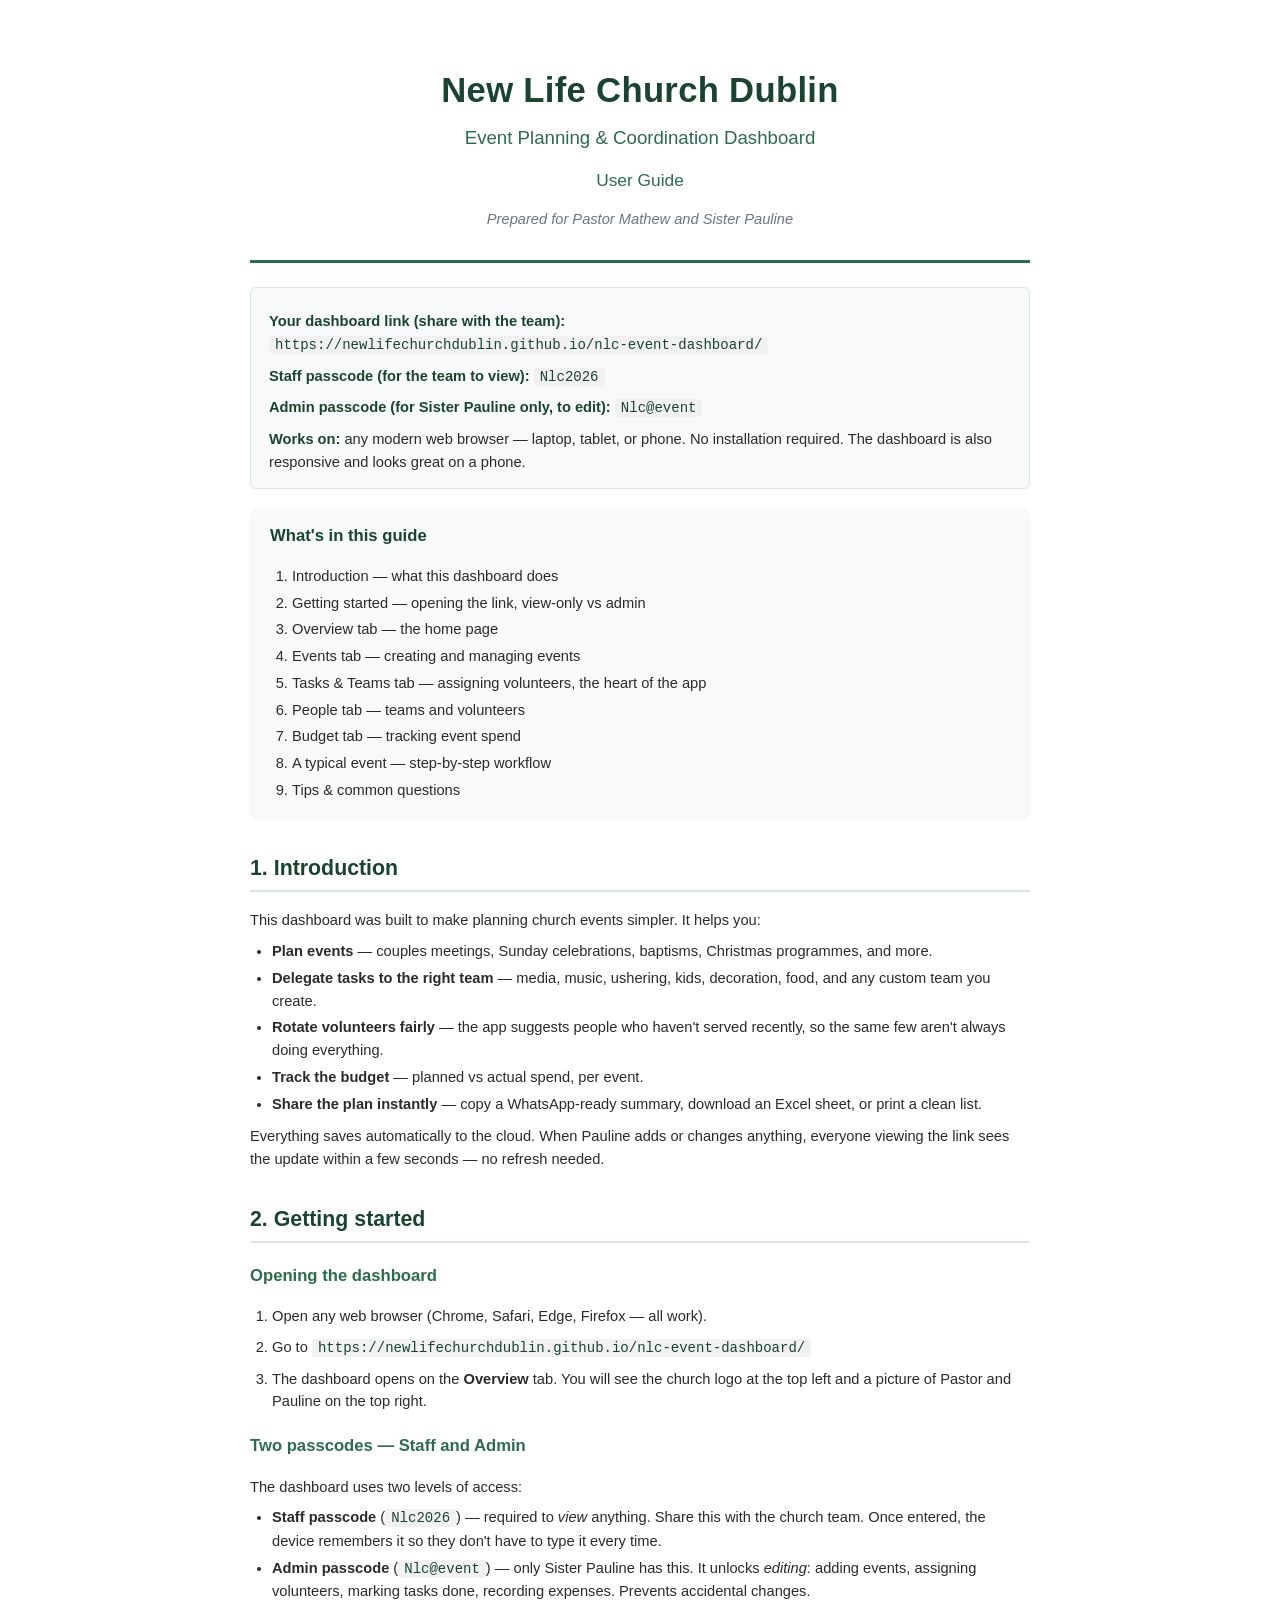
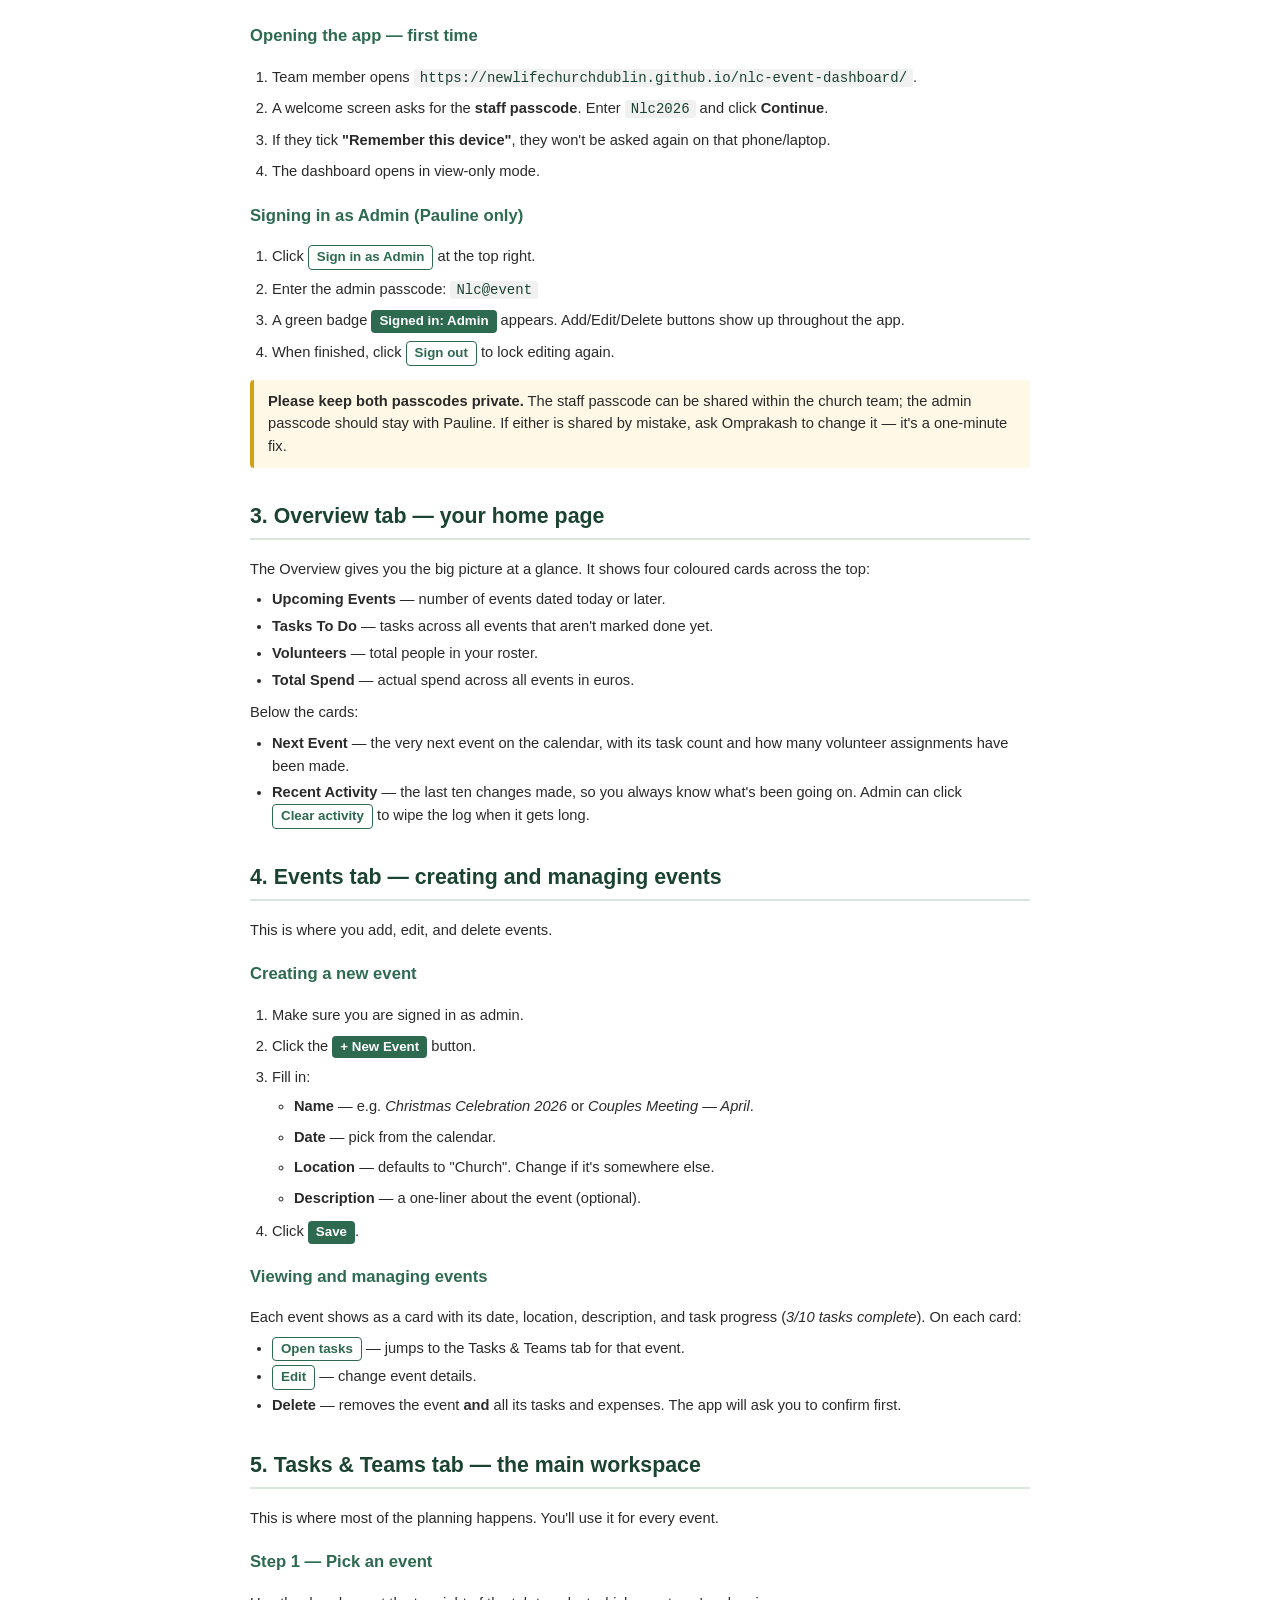
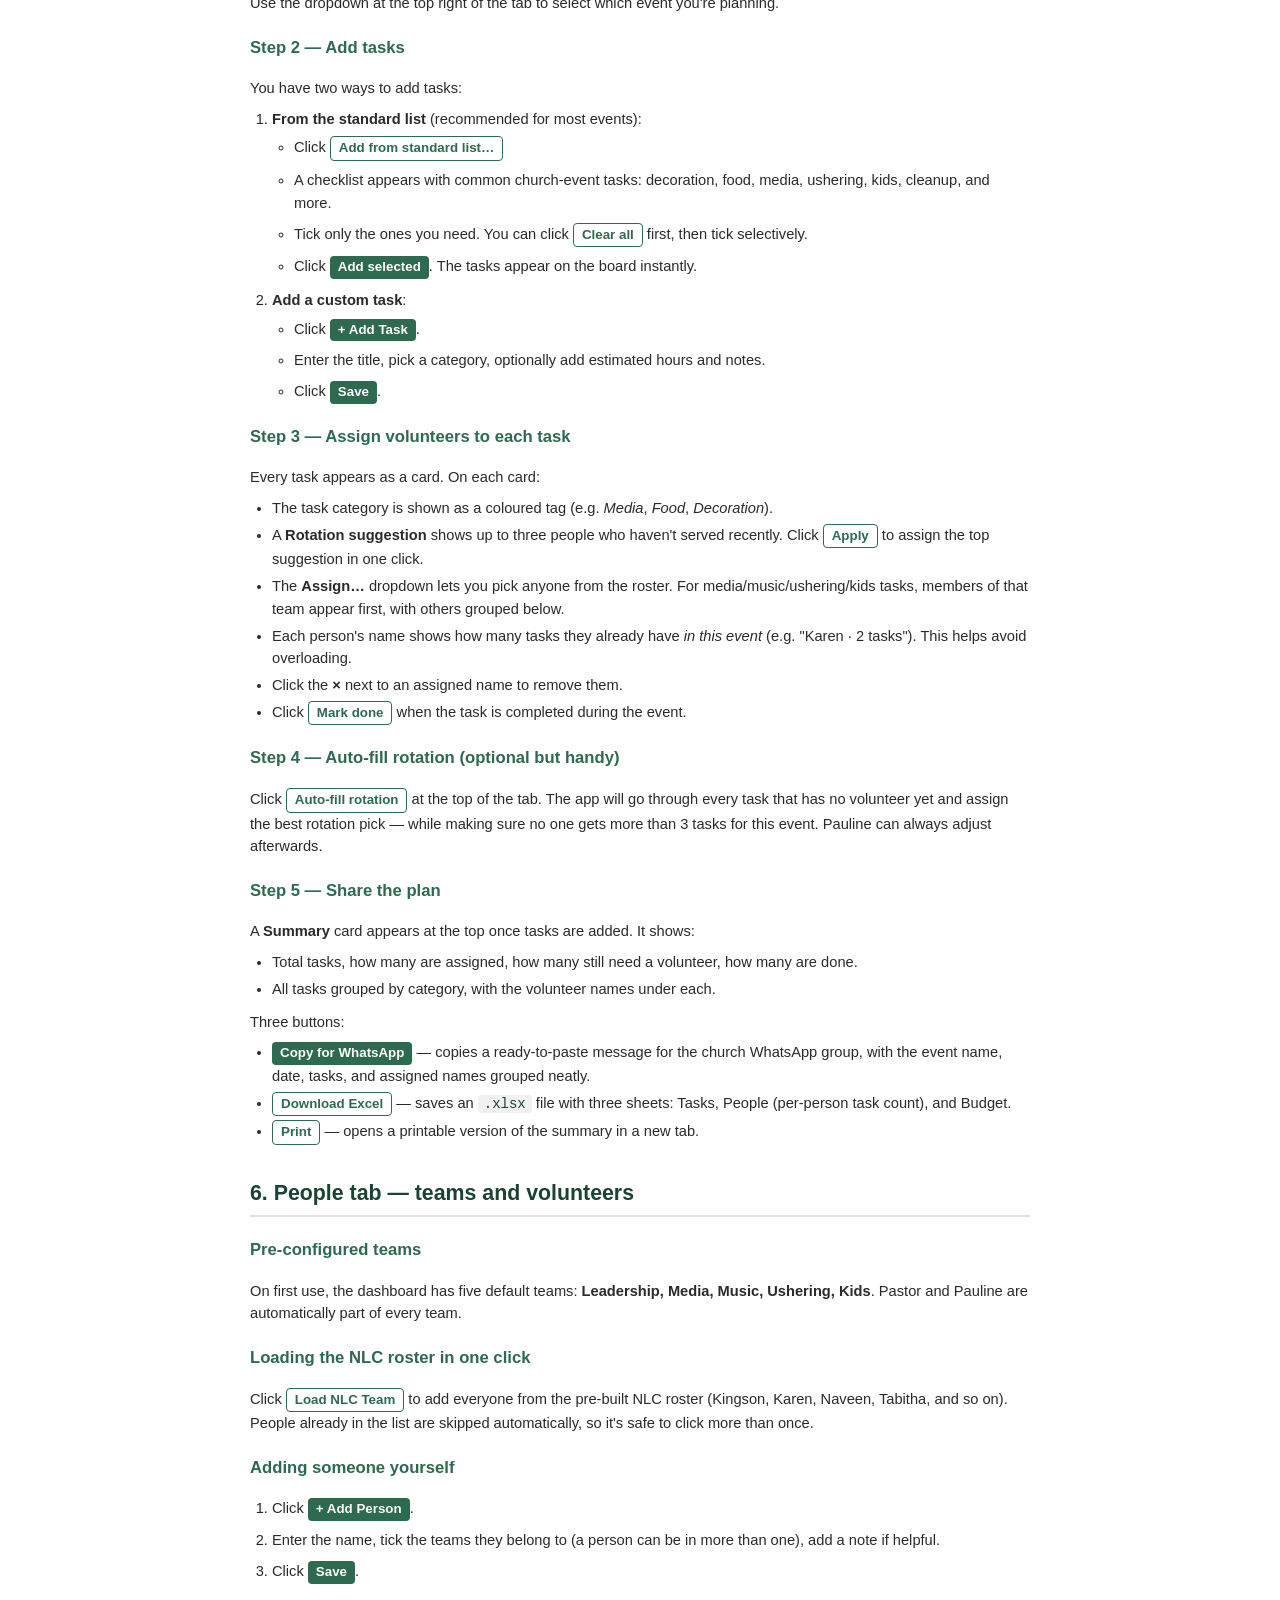
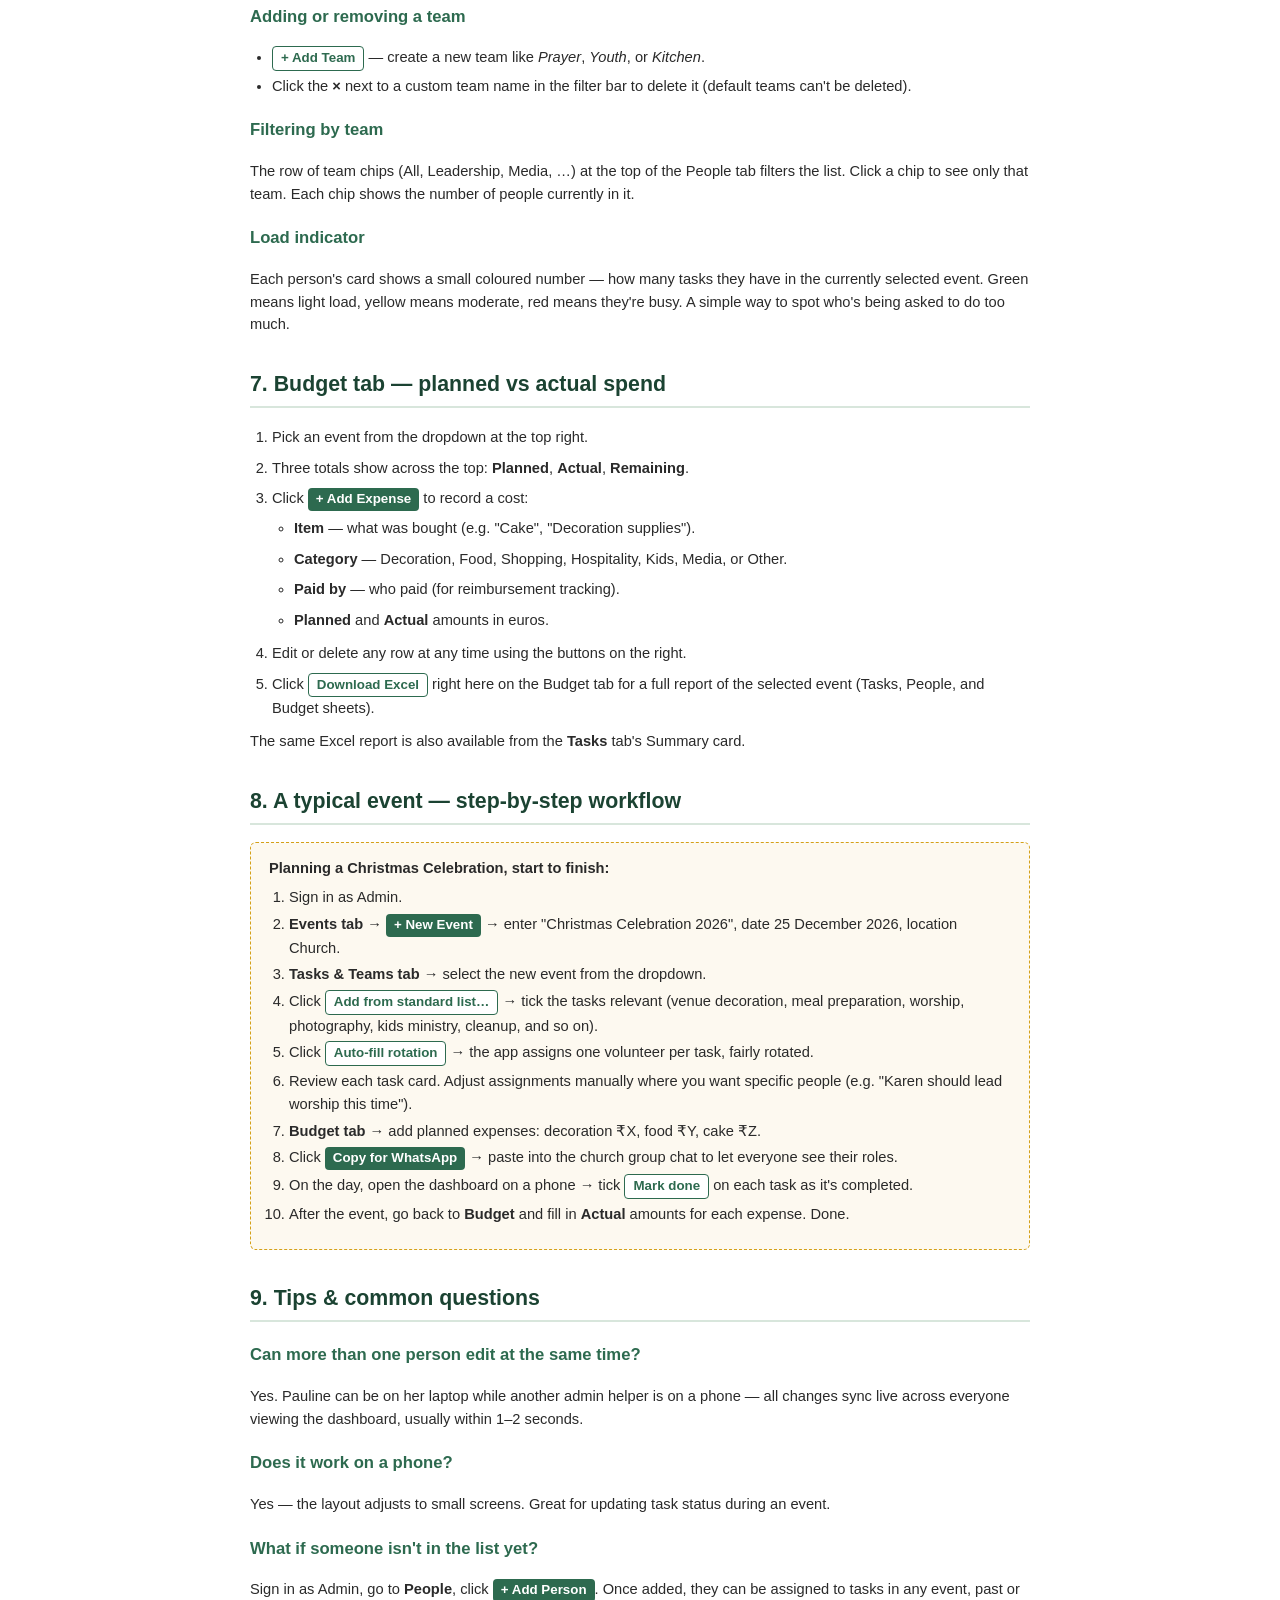
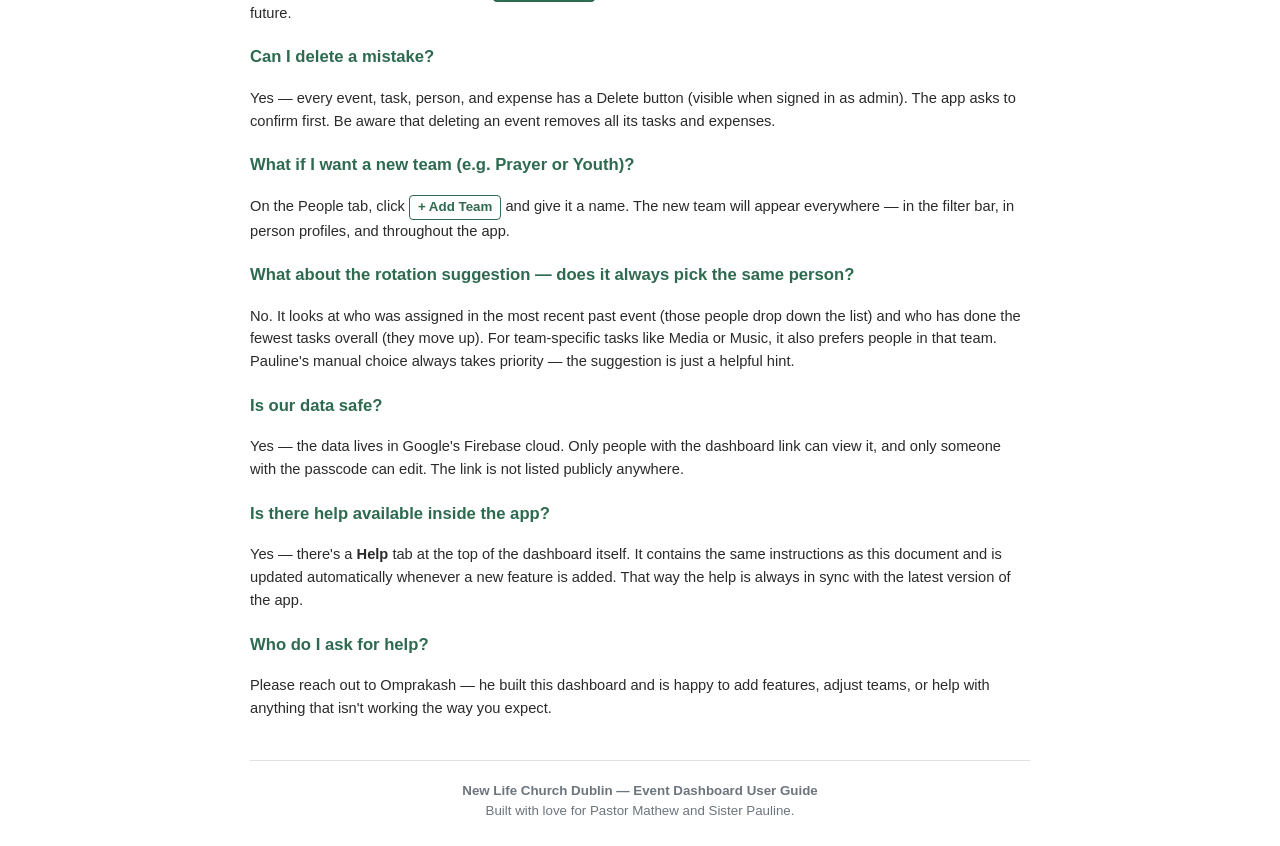
==== USER_GUIDE.html @ b4899b5b "Add staff login, Help tab, clear-activity, Budget Excel, mobile polish - Rename "Pauline" to "Admin"" ====
<!DOCTYPE html>
<html lang="en">
<head>
<meta charset="UTF-8" />
<title>NLC Event Dashboard — User Guide</title>
<style>
  @page { size: A4; margin: 18mm 16mm; }
  body {
    font-family: "Segoe UI", Calibri, Arial, sans-serif;
    color: #2a2a2a;
    line-height: 1.55;
    max-width: 780px;
    margin: 24px auto;
    padding: 0 20px;
    font-size: 11pt;
  }
  .cover {
    text-align: center;
    padding: 40px 20px 30px;
    border-bottom: 3px solid #2d6a4f;
    margin-bottom: 24px;
  }
  .cover h1 {
    color: #1b4332;
    font-size: 26pt;
    margin: 0 0 6px;
    letter-spacing: 0.3px;
  }
  .cover .sub {
    color: #2d6a4f;
    font-size: 14pt;
    margin: 0 0 14px;
  }
  .cover .for {
    color: #6c757d;
    font-size: 11pt;
    font-style: italic;
  }
  h2 {
    color: #1b4332;
    border-bottom: 2px solid #d8e6dc;
    padding-bottom: 5px;
    margin-top: 32px;
    font-size: 16pt;
    page-break-after: avoid;
  }
  h3 {
    color: #2d6a4f;
    margin-top: 20px;
    font-size: 12.5pt;
    page-break-after: avoid;
  }
  p { margin: 8px 0; }
  ul, ol { margin: 6px 0 10px; padding-left: 22px; }
  li { margin: 4px 0; }
  .callout {
    background: #f1f8f3;
    border-left: 4px solid #2d6a4f;
    padding: 10px 14px;
    margin: 14px 0;
    border-radius: 4px;
  }
  .callout.warn {
    background: #fff8e6;
    border-left-color: #d4a017;
  }
  .credentials {
    background: #f8f9fa;
    border: 1px solid #d8e6dc;
    padding: 14px 18px;
    border-radius: 6px;
    margin: 16px 0;
  }
  .credentials b { color: #1b4332; }
  code {
    background: #f1f1f1;
    padding: 1px 6px;
    border-radius: 3px;
    font-family: "Consolas", "Courier New", monospace;
    font-size: 10.5pt;
    color: #1b4332;
  }
  .btn-name {
    display: inline-block;
    background: #2d6a4f;
    color: #fff;
    padding: 1px 8px;
    border-radius: 4px;
    font-size: 10pt;
    font-weight: 600;
  }
  .btn-name.outline {
    background: #fff;
    color: #2d6a4f;
    border: 1px solid #2d6a4f;
  }
  .step-list li { margin-bottom: 8px; }
  .workflow {
    background: #fdf9f0;
    border: 1px dashed #d4a017;
    padding: 14px 18px;
    border-radius: 6px;
    margin: 16px 0;
  }
  .workflow ol { padding-left: 20px; }
  footer {
    margin-top: 40px;
    text-align: center;
    color: #6c757d;
    font-size: 10pt;
    border-top: 1px solid #e0e0e0;
    padding-top: 12px;
  }
  .toc {
    background: #f8f9fa;
    padding: 14px 20px;
    border-radius: 6px;
    margin: 20px 0 30px;
  }
  .toc h3 { margin-top: 0; color: #1b4332; }
  .toc ol { margin: 0; padding-left: 22px; }
  .toc a { color: #2d6a4f; text-decoration: none; }
</style>
</head>
<body>

<div class="cover">
  <h1>New Life Church Dublin</h1>
  <div class="sub">Event Planning &amp; Coordination Dashboard</div>
  <div class="sub" style="font-size:13pt">User Guide</div>
  <div class="for">Prepared for Pastor Mathew and Sister Pauline</div>
</div>

<div class="credentials">
  <p><b>Your dashboard link (share with the team):</b><br>
  <code>https://newlifechurchdublin.github.io/nlc-event-dashboard/</code></p>
  <p><b>Staff passcode (for the team to view):</b> <code>Nlc2026</code></p>
  <p><b>Admin passcode (for Sister Pauline only, to edit):</b> <code>Nlc@event</code></p>
  <p style="margin-bottom:0"><b>Works on:</b> any modern web browser — laptop, tablet, or phone. No installation required. The dashboard is also responsive and looks great on a phone.</p>
</div>

<div class="toc">
  <h3>What's in this guide</h3>
  <ol>
    <li>Introduction — what this dashboard does</li>
    <li>Getting started — opening the link, view-only vs admin</li>
    <li>Overview tab — the home page</li>
    <li>Events tab — creating and managing events</li>
    <li>Tasks &amp; Teams tab — assigning volunteers, the heart of the app</li>
    <li>People tab — teams and volunteers</li>
    <li>Budget tab — tracking event spend</li>
    <li>A typical event — step-by-step workflow</li>
    <li>Tips &amp; common questions</li>
  </ol>
</div>

<h2>1. Introduction</h2>
<p>This dashboard was built to make planning church events simpler. It helps you:</p>
<ul>
  <li><b>Plan events</b> — couples meetings, Sunday celebrations, baptisms, Christmas programmes, and more.</li>
  <li><b>Delegate tasks to the right team</b> — media, music, ushering, kids, decoration, food, and any custom team you create.</li>
  <li><b>Rotate volunteers fairly</b> — the app suggests people who haven't served recently, so the same few aren't always doing everything.</li>
  <li><b>Track the budget</b> — planned vs actual spend, per event.</li>
  <li><b>Share the plan instantly</b> — copy a WhatsApp-ready summary, download an Excel sheet, or print a clean list.</li>
</ul>
<p>Everything saves automatically to the cloud. When Pauline adds or changes anything, everyone viewing the link sees the update within a few seconds — no refresh needed.</p>

<h2>2. Getting started</h2>

<h3>Opening the dashboard</h3>
<ol class="step-list">
  <li>Open any web browser (Chrome, Safari, Edge, Firefox — all work).</li>
  <li>Go to <code>https://newlifechurchdublin.github.io/nlc-event-dashboard/</code></li>
  <li>The dashboard opens on the <b>Overview</b> tab. You will see the church logo at the top left and a picture of Pastor and Pauline on the top right.</li>
</ol>

<h3>Two passcodes — Staff and Admin</h3>
<p>The dashboard uses two levels of access:</p>
<ul>
  <li><b>Staff passcode</b> (<code>Nlc2026</code>) — required to <i>view</i> anything. Share this with the church team. Once entered, the device remembers it so they don't have to type it every time.</li>
  <li><b>Admin passcode</b> (<code>Nlc@event</code>) — only Sister Pauline has this. It unlocks <i>editing</i>: adding events, assigning volunteers, marking tasks done, recording expenses. Prevents accidental changes.</li>
</ul>

<h3>Opening the app — first time</h3>
<ol class="step-list">
  <li>Team member opens <code>https://newlifechurchdublin.github.io/nlc-event-dashboard/</code>.</li>
  <li>A welcome screen asks for the <b>staff passcode</b>. Enter <code>Nlc2026</code> and click <b>Continue</b>.</li>
  <li>If they tick <b>"Remember this device"</b>, they won't be asked again on that phone/laptop.</li>
  <li>The dashboard opens in view-only mode.</li>
</ol>

<h3>Signing in as Admin (Pauline only)</h3>
<ol class="step-list">
  <li>Click <span class="btn-name outline">Sign in as Admin</span> at the top right.</li>
  <li>Enter the admin passcode: <code>Nlc@event</code></li>
  <li>A green badge <span class="btn-name">Signed in: Admin</span> appears. Add/Edit/Delete buttons show up throughout the app.</li>
  <li>When finished, click <span class="btn-name outline">Sign out</span> to lock editing again.</li>
</ol>

<div class="callout warn">
  <b>Please keep both passcodes private.</b> The staff passcode can be shared within the church team; the admin passcode should stay with Pauline. If either is shared by mistake, ask Omprakash to change it — it's a one-minute fix.
</div>

<h2>3. Overview tab — your home page</h2>
<p>The Overview gives you the big picture at a glance. It shows four coloured cards across the top:</p>
<ul>
  <li><b>Upcoming Events</b> — number of events dated today or later.</li>
  <li><b>Tasks To Do</b> — tasks across all events that aren't marked done yet.</li>
  <li><b>Volunteers</b> — total people in your roster.</li>
  <li><b>Total Spend</b> — actual spend across all events in euros.</li>
</ul>
<p>Below the cards:</p>
<ul>
  <li><b>Next Event</b> — the very next event on the calendar, with its task count and how many volunteer assignments have been made.</li>
  <li><b>Recent Activity</b> — the last ten changes made, so you always know what's been going on. Admin can click <span class="btn-name outline">Clear activity</span> to wipe the log when it gets long.</li>
</ul>

<h2>4. Events tab — creating and managing events</h2>
<p>This is where you add, edit, and delete events.</p>

<h3>Creating a new event</h3>
<ol class="step-list">
  <li>Make sure you are signed in as admin.</li>
  <li>Click the <span class="btn-name">+ New Event</span> button.</li>
  <li>Fill in:
    <ul>
      <li><b>Name</b> — e.g. <i>Christmas Celebration 2026</i> or <i>Couples Meeting — April</i>.</li>
      <li><b>Date</b> — pick from the calendar.</li>
      <li><b>Location</b> — defaults to "Church". Change if it's somewhere else.</li>
      <li><b>Description</b> — a one-liner about the event (optional).</li>
    </ul>
  </li>
  <li>Click <span class="btn-name">Save</span>.</li>
</ol>

<h3>Viewing and managing events</h3>
<p>Each event shows as a card with its date, location, description, and task progress (<i>3/10 tasks complete</i>). On each card:</p>
<ul>
  <li><span class="btn-name outline">Open tasks</span> — jumps to the Tasks &amp; Teams tab for that event.</li>
  <li><span class="btn-name outline">Edit</span> — change event details.</li>
  <li><b>Delete</b> — removes the event <b>and</b> all its tasks and expenses. The app will ask you to confirm first.</li>
</ul>

<h2>5. Tasks &amp; Teams tab — the main workspace</h2>
<p>This is where most of the planning happens. You'll use it for every event.</p>

<h3>Step 1 — Pick an event</h3>
<p>Use the dropdown at the top right of the tab to select which event you're planning.</p>

<h3>Step 2 — Add tasks</h3>
<p>You have two ways to add tasks:</p>
<ol class="step-list">
  <li><b>From the standard list</b> (recommended for most events):
    <ul>
      <li>Click <span class="btn-name outline">Add from standard list…</span></li>
      <li>A checklist appears with common church-event tasks: decoration, food, media, ushering, kids, cleanup, and more.</li>
      <li>Tick only the ones you need. You can click <span class="btn-name outline">Clear all</span> first, then tick selectively.</li>
      <li>Click <span class="btn-name">Add selected</span>. The tasks appear on the board instantly.</li>
    </ul>
  </li>
  <li><b>Add a custom task</b>:
    <ul>
      <li>Click <span class="btn-name">+ Add Task</span>.</li>
      <li>Enter the title, pick a category, optionally add estimated hours and notes.</li>
      <li>Click <span class="btn-name">Save</span>.</li>
    </ul>
  </li>
</ol>

<h3>Step 3 — Assign volunteers to each task</h3>
<p>Every task appears as a card. On each card:</p>
<ul>
  <li>The task category is shown as a coloured tag (e.g. <i>Media</i>, <i>Food</i>, <i>Decoration</i>).</li>
  <li>A <b>Rotation suggestion</b> shows up to three people who haven't served recently. Click <span class="btn-name outline">Apply</span> to assign the top suggestion in one click.</li>
  <li>The <b>Assign…</b> dropdown lets you pick anyone from the roster. For media/music/ushering/kids tasks, members of that team appear first, with others grouped below.</li>
  <li>Each person's name shows how many tasks they already have <i>in this event</i> (e.g. "Karen · 2 tasks"). This helps avoid overloading.</li>
  <li>Click the <b>×</b> next to an assigned name to remove them.</li>
  <li>Click <span class="btn-name outline">Mark done</span> when the task is completed during the event.</li>
</ul>

<h3>Step 4 — Auto-fill rotation (optional but handy)</h3>
<p>Click <span class="btn-name outline">Auto-fill rotation</span> at the top of the tab. The app will go through every task that has no volunteer yet and assign the best rotation pick — while making sure no one gets more than 3 tasks for this event. Pauline can always adjust afterwards.</p>

<h3>Step 5 — Share the plan</h3>
<p>A <b>Summary</b> card appears at the top once tasks are added. It shows:</p>
<ul>
  <li>Total tasks, how many are assigned, how many still need a volunteer, how many are done.</li>
  <li>All tasks grouped by category, with the volunteer names under each.</li>
</ul>
<p>Three buttons:</p>
<ul>
  <li><span class="btn-name">Copy for WhatsApp</span> — copies a ready-to-paste message for the church WhatsApp group, with the event name, date, tasks, and assigned names grouped neatly.</li>
  <li><span class="btn-name outline">Download Excel</span> — saves an <code>.xlsx</code> file with three sheets: Tasks, People (per-person task count), and Budget.</li>
  <li><span class="btn-name outline">Print</span> — opens a printable version of the summary in a new tab.</li>
</ul>

<h2>6. People tab — teams and volunteers</h2>

<h3>Pre-configured teams</h3>
<p>On first use, the dashboard has five default teams: <b>Leadership, Media, Music, Ushering, Kids</b>. Pastor and Pauline are automatically part of every team.</p>

<h3>Loading the NLC roster in one click</h3>
<p>Click <span class="btn-name outline">Load NLC Team</span> to add everyone from the pre-built NLC roster (Kingson, Karen, Naveen, Tabitha, and so on). People already in the list are skipped automatically, so it's safe to click more than once.</p>

<h3>Adding someone yourself</h3>
<ol class="step-list">
  <li>Click <span class="btn-name">+ Add Person</span>.</li>
  <li>Enter the name, tick the teams they belong to (a person can be in more than one), add a note if helpful.</li>
  <li>Click <span class="btn-name">Save</span>.</li>
</ol>

<h3>Adding or removing a team</h3>
<ul>
  <li><span class="btn-name outline">+ Add Team</span> — create a new team like <i>Prayer</i>, <i>Youth</i>, or <i>Kitchen</i>.</li>
  <li>Click the <b>×</b> next to a custom team name in the filter bar to delete it (default teams can't be deleted).</li>
</ul>

<h3>Filtering by team</h3>
<p>The row of team chips (All, Leadership, Media, …) at the top of the People tab filters the list. Click a chip to see only that team. Each chip shows the number of people currently in it.</p>

<h3>Load indicator</h3>
<p>Each person's card shows a small coloured number — how many tasks they have in the currently selected event. Green means light load, yellow means moderate, red means they're busy. A simple way to spot who's being asked to do too much.</p>

<h2>7. Budget tab — planned vs actual spend</h2>
<ol class="step-list">
  <li>Pick an event from the dropdown at the top right.</li>
  <li>Three totals show across the top: <b>Planned</b>, <b>Actual</b>, <b>Remaining</b>.</li>
  <li>Click <span class="btn-name">+ Add Expense</span> to record a cost:
    <ul>
      <li><b>Item</b> — what was bought (e.g. "Cake", "Decoration supplies").</li>
      <li><b>Category</b> — Decoration, Food, Shopping, Hospitality, Kids, Media, or Other.</li>
      <li><b>Paid by</b> — who paid (for reimbursement tracking).</li>
      <li><b>Planned</b> and <b>Actual</b> amounts in euros.</li>
    </ul>
  </li>
  <li>Edit or delete any row at any time using the buttons on the right.</li>
  <li>Click <span class="btn-name outline">Download Excel</span> right here on the Budget tab for a full report of the selected event (Tasks, People, and Budget sheets).</li>
</ol>
<p>The same Excel report is also available from the <b>Tasks</b> tab's Summary card.</p>

<h2>8. A typical event — step-by-step workflow</h2>
<div class="workflow">
<b>Planning a Christmas Celebration, start to finish:</b>
<ol>
  <li>Sign in as Admin.</li>
  <li><b>Events tab</b> → <span class="btn-name">+ New Event</span> → enter "Christmas Celebration 2026", date 25 December 2026, location Church.</li>
  <li><b>Tasks &amp; Teams tab</b> → select the new event from the dropdown.</li>
  <li>Click <span class="btn-name outline">Add from standard list…</span> → tick the tasks relevant (venue decoration, meal preparation, worship, photography, kids ministry, cleanup, and so on).</li>
  <li>Click <span class="btn-name outline">Auto-fill rotation</span> → the app assigns one volunteer per task, fairly rotated.</li>
  <li>Review each task card. Adjust assignments manually where you want specific people (e.g. "Karen should lead worship this time").</li>
  <li><b>Budget tab</b> → add planned expenses: decoration ₹X, food ₹Y, cake ₹Z.</li>
  <li>Click <span class="btn-name">Copy for WhatsApp</span> → paste into the church group chat to let everyone see their roles.</li>
  <li>On the day, open the dashboard on a phone → tick <span class="btn-name outline">Mark done</span> on each task as it's completed.</li>
  <li>After the event, go back to <b>Budget</b> and fill in <b>Actual</b> amounts for each expense. Done.</li>
</ol>
</div>

<h2>9. Tips &amp; common questions</h2>

<h3>Can more than one person edit at the same time?</h3>
<p>Yes. Pauline can be on her laptop while another admin helper is on a phone — all changes sync live across everyone viewing the dashboard, usually within 1–2 seconds.</p>

<h3>Does it work on a phone?</h3>
<p>Yes — the layout adjusts to small screens. Great for updating task status during an event.</p>

<h3>What if someone isn't in the list yet?</h3>
<p>Sign in as Admin, go to <b>People</b>, click <span class="btn-name">+ Add Person</span>. Once added, they can be assigned to tasks in any event, past or future.</p>

<h3>Can I delete a mistake?</h3>
<p>Yes — every event, task, person, and expense has a Delete button (visible when signed in as admin). The app asks to confirm first. Be aware that deleting an event removes all its tasks and expenses.</p>

<h3>What if I want a new team (e.g. Prayer or Youth)?</h3>
<p>On the People tab, click <span class="btn-name outline">+ Add Team</span> and give it a name. The new team will appear everywhere — in the filter bar, in person profiles, and throughout the app.</p>

<h3>What about the rotation suggestion — does it always pick the same person?</h3>
<p>No. It looks at who was assigned in the most recent past event (those people drop down the list) and who has done the fewest tasks overall (they move up). For team-specific tasks like Media or Music, it also prefers people in that team. Pauline's manual choice always takes priority — the suggestion is just a helpful hint.</p>

<h3>Is our data safe?</h3>
<p>Yes — the data lives in Google's Firebase cloud. Only people with the dashboard link can view it, and only someone with the passcode can edit. The link is not listed publicly anywhere.</p>

<h3>Is there help available inside the app?</h3>
<p>Yes — there's a <b>Help</b> tab at the top of the dashboard itself. It contains the same instructions as this document and is updated automatically whenever a new feature is added. That way the help is always in sync with the latest version of the app.</p>

<h3>Who do I ask for help?</h3>
<p>Please reach out to Omprakash — he built this dashboard and is happy to add features, adjust teams, or help with anything that isn't working the way you expect.</p>

<footer>
  <p><b>New Life Church Dublin — Event Dashboard User Guide</b><br>
  Built with love for Pastor Mathew and Sister Pauline.</p>
</footer>

</body>
</html>
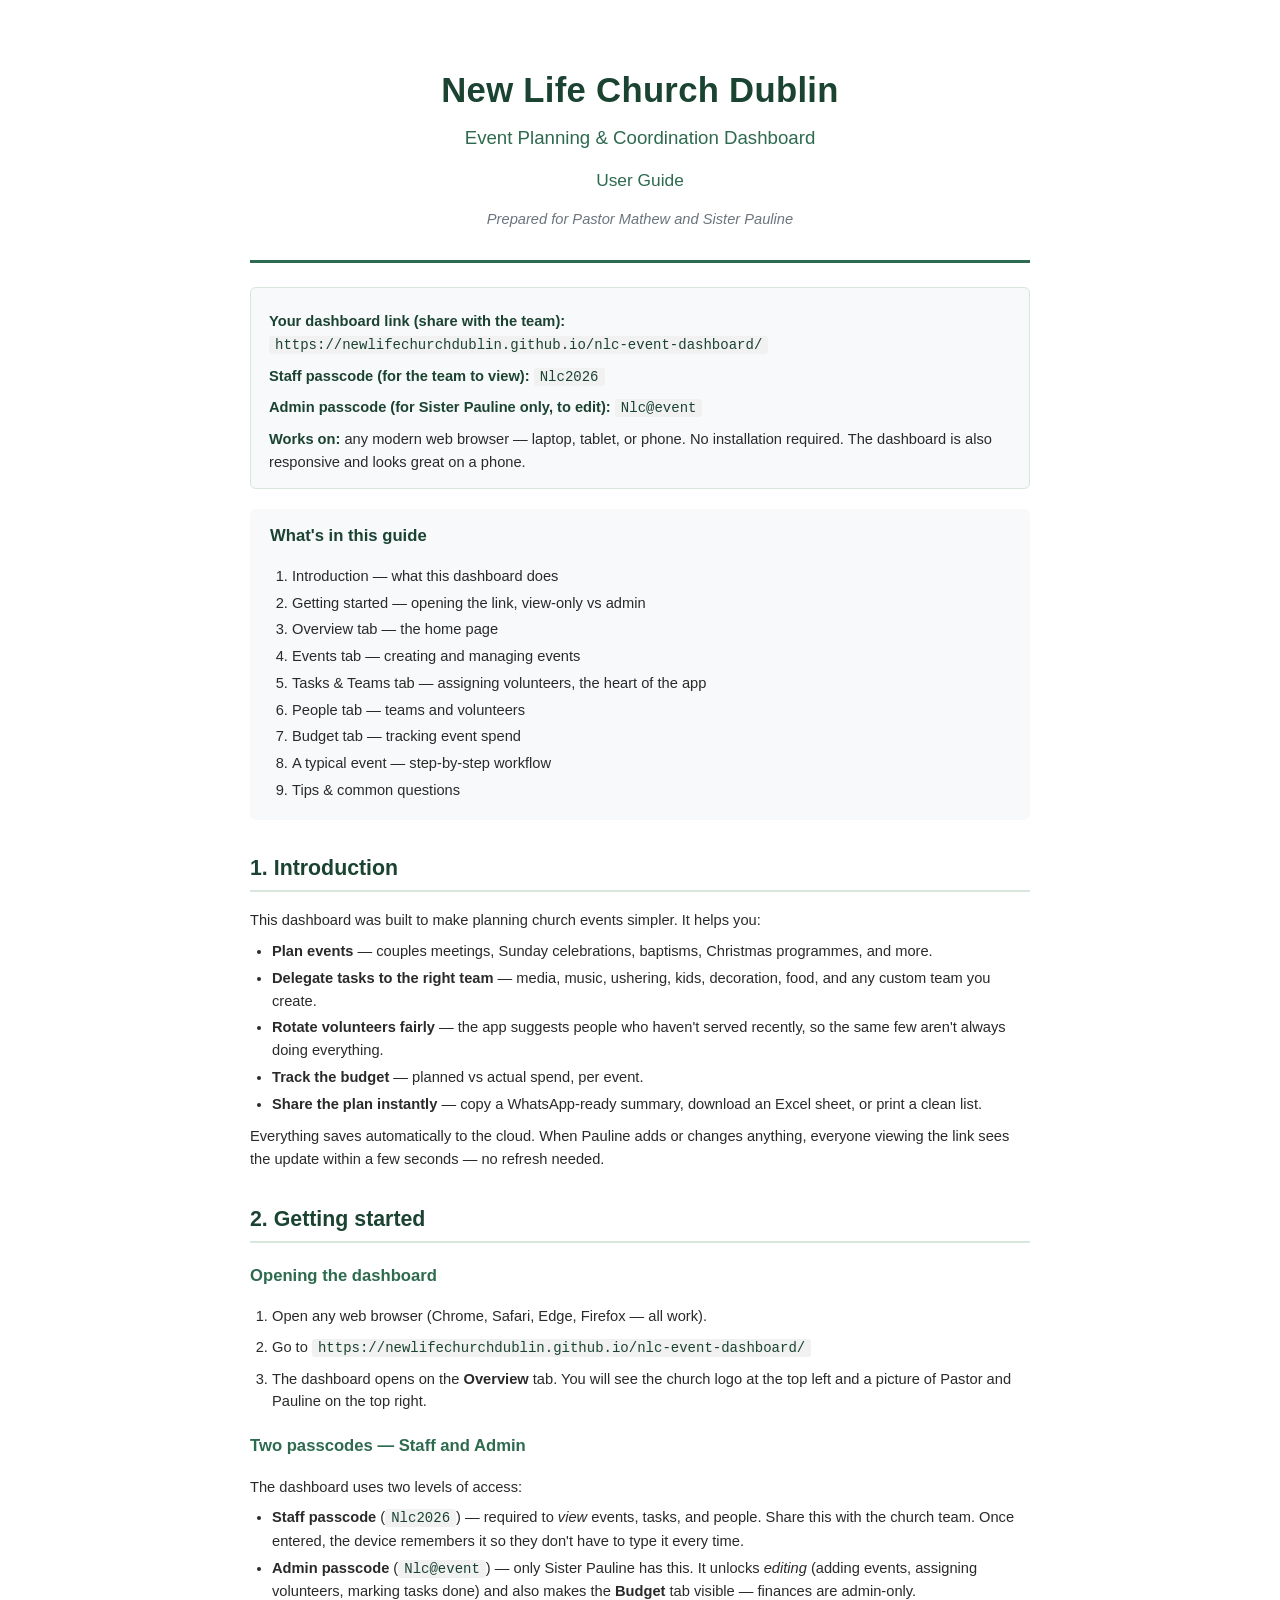
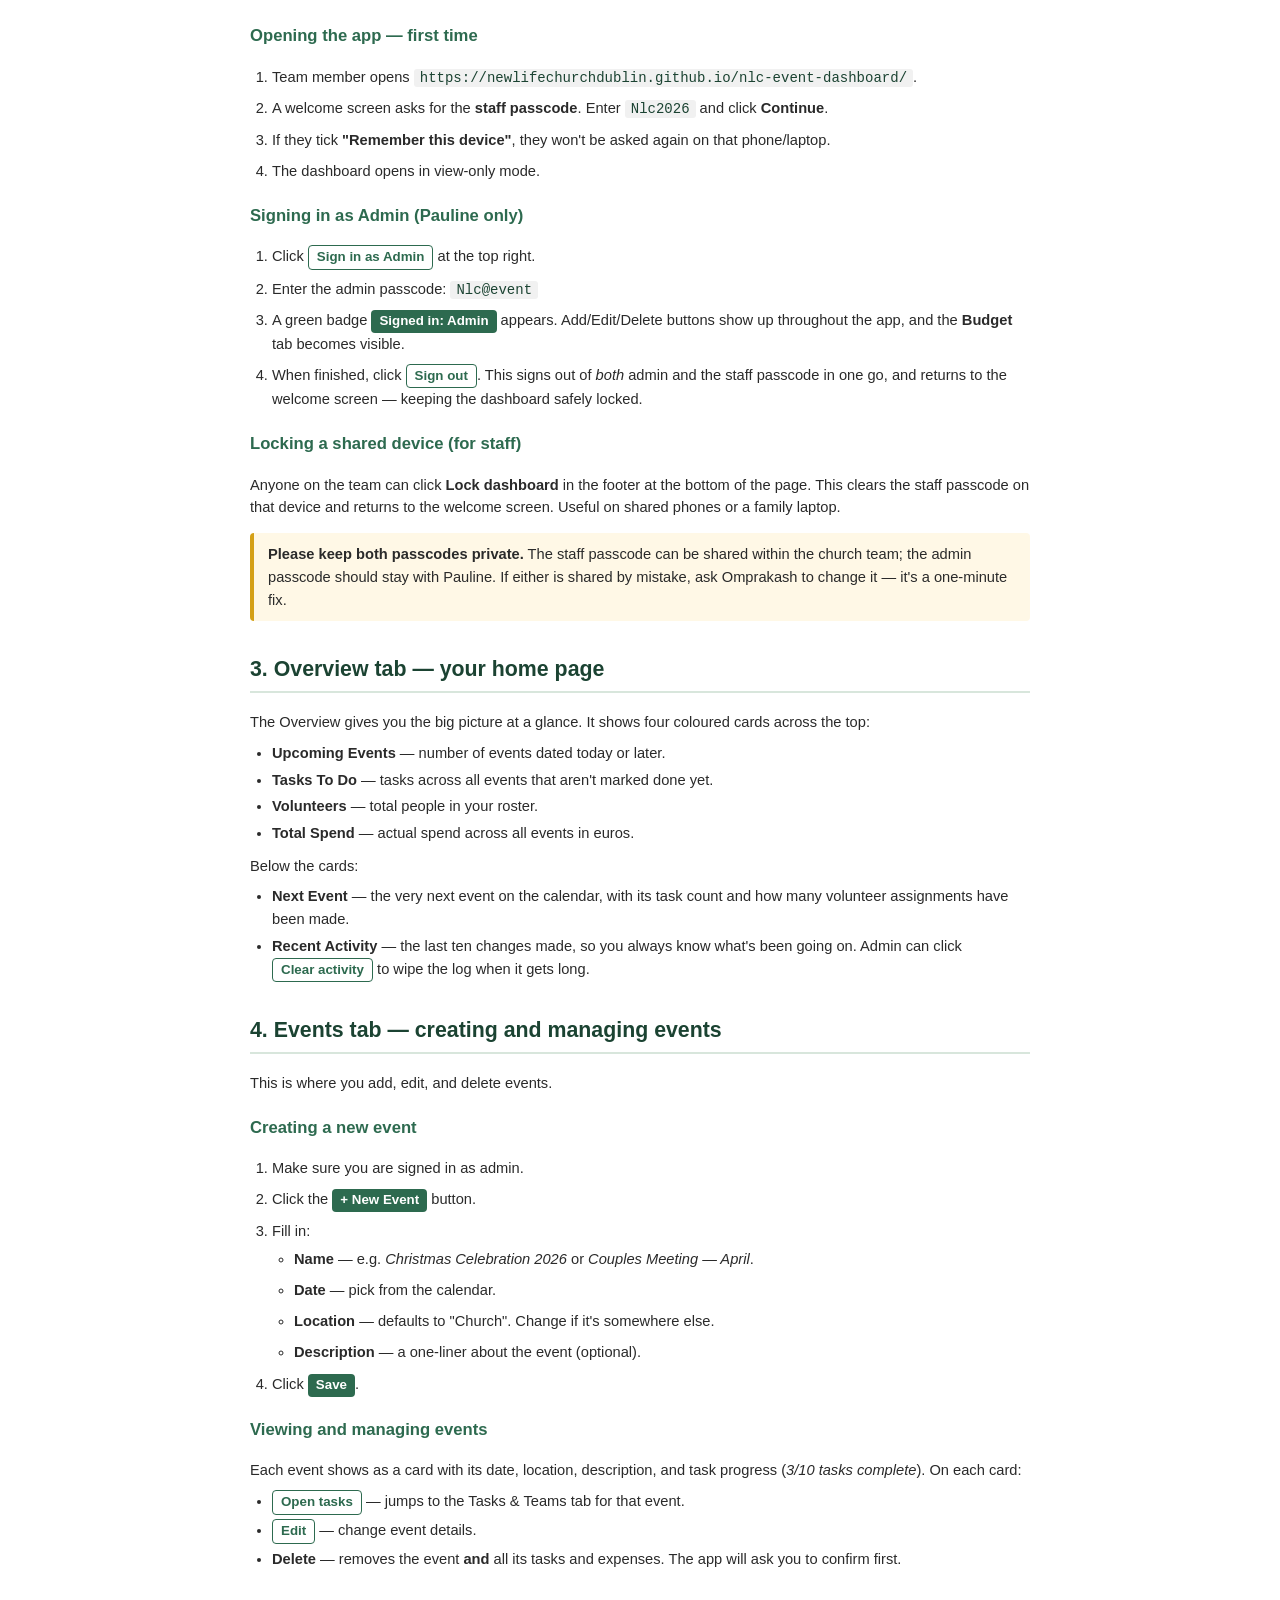
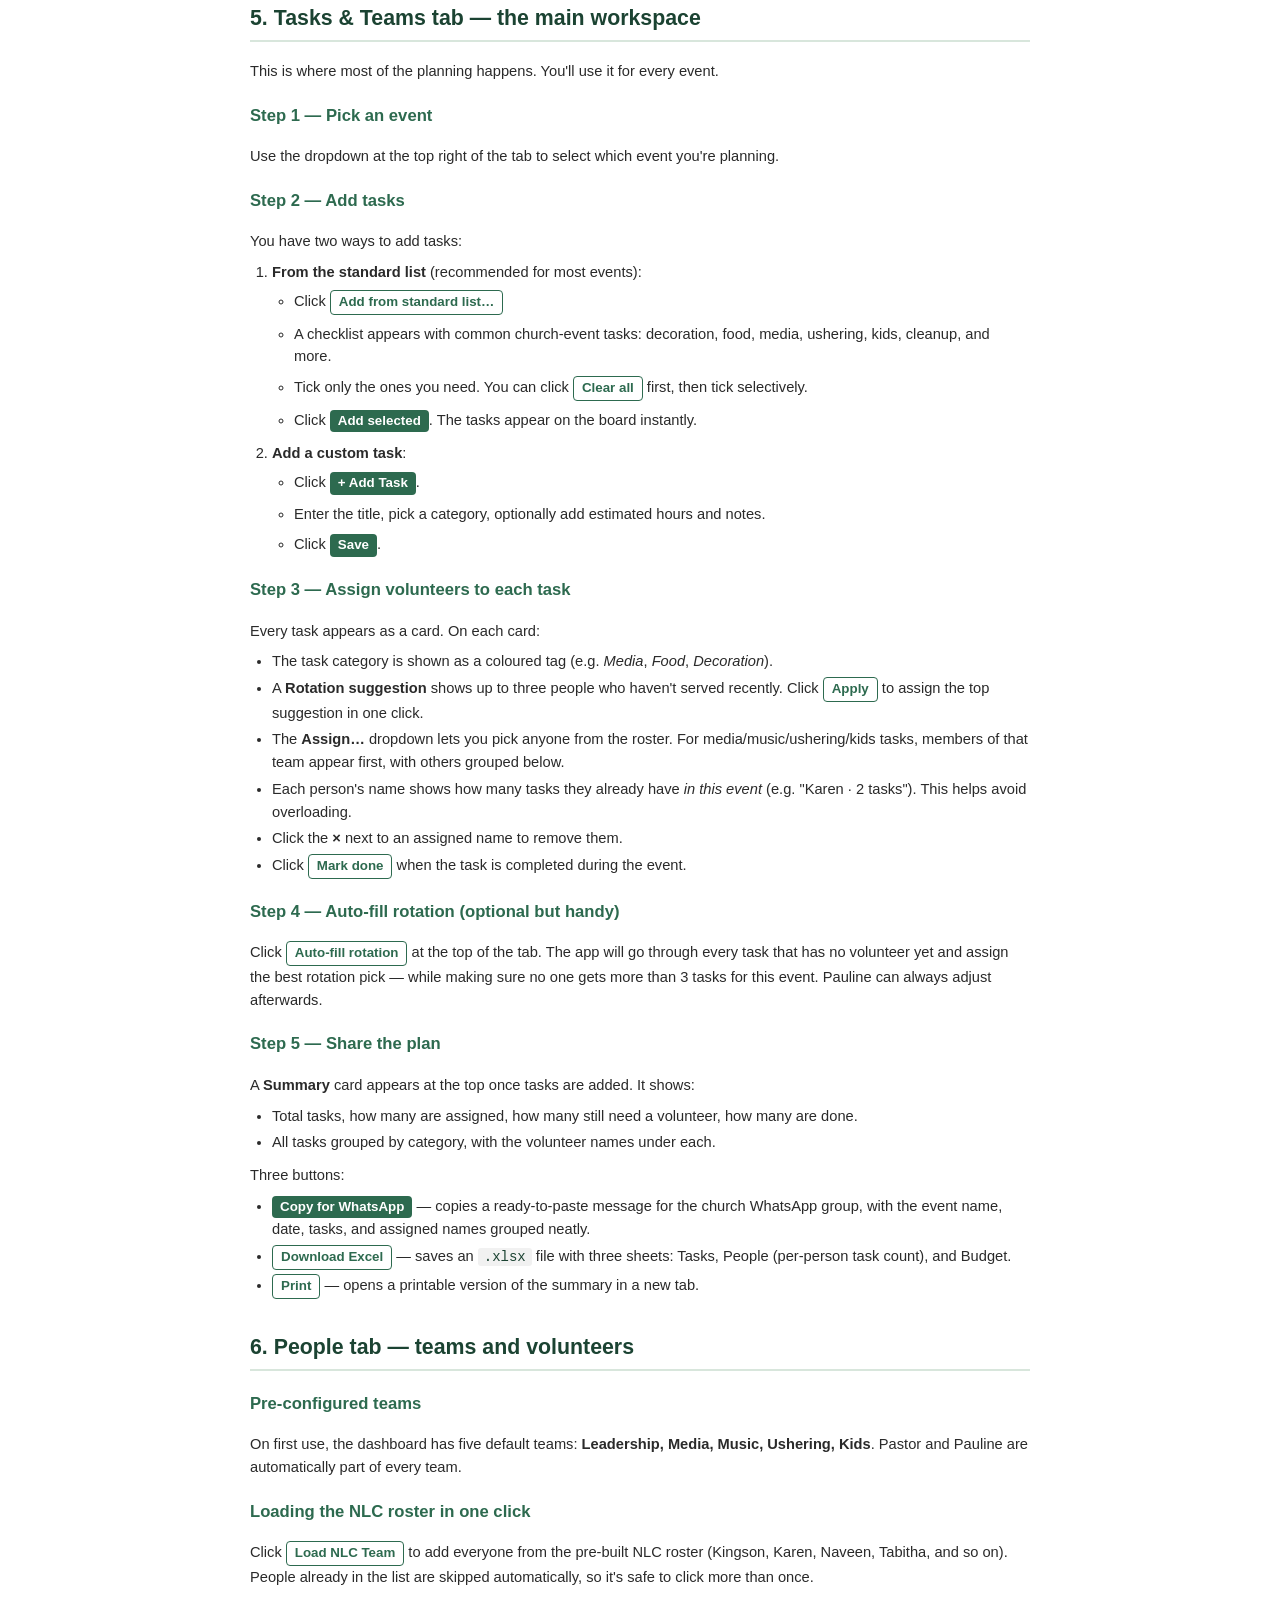
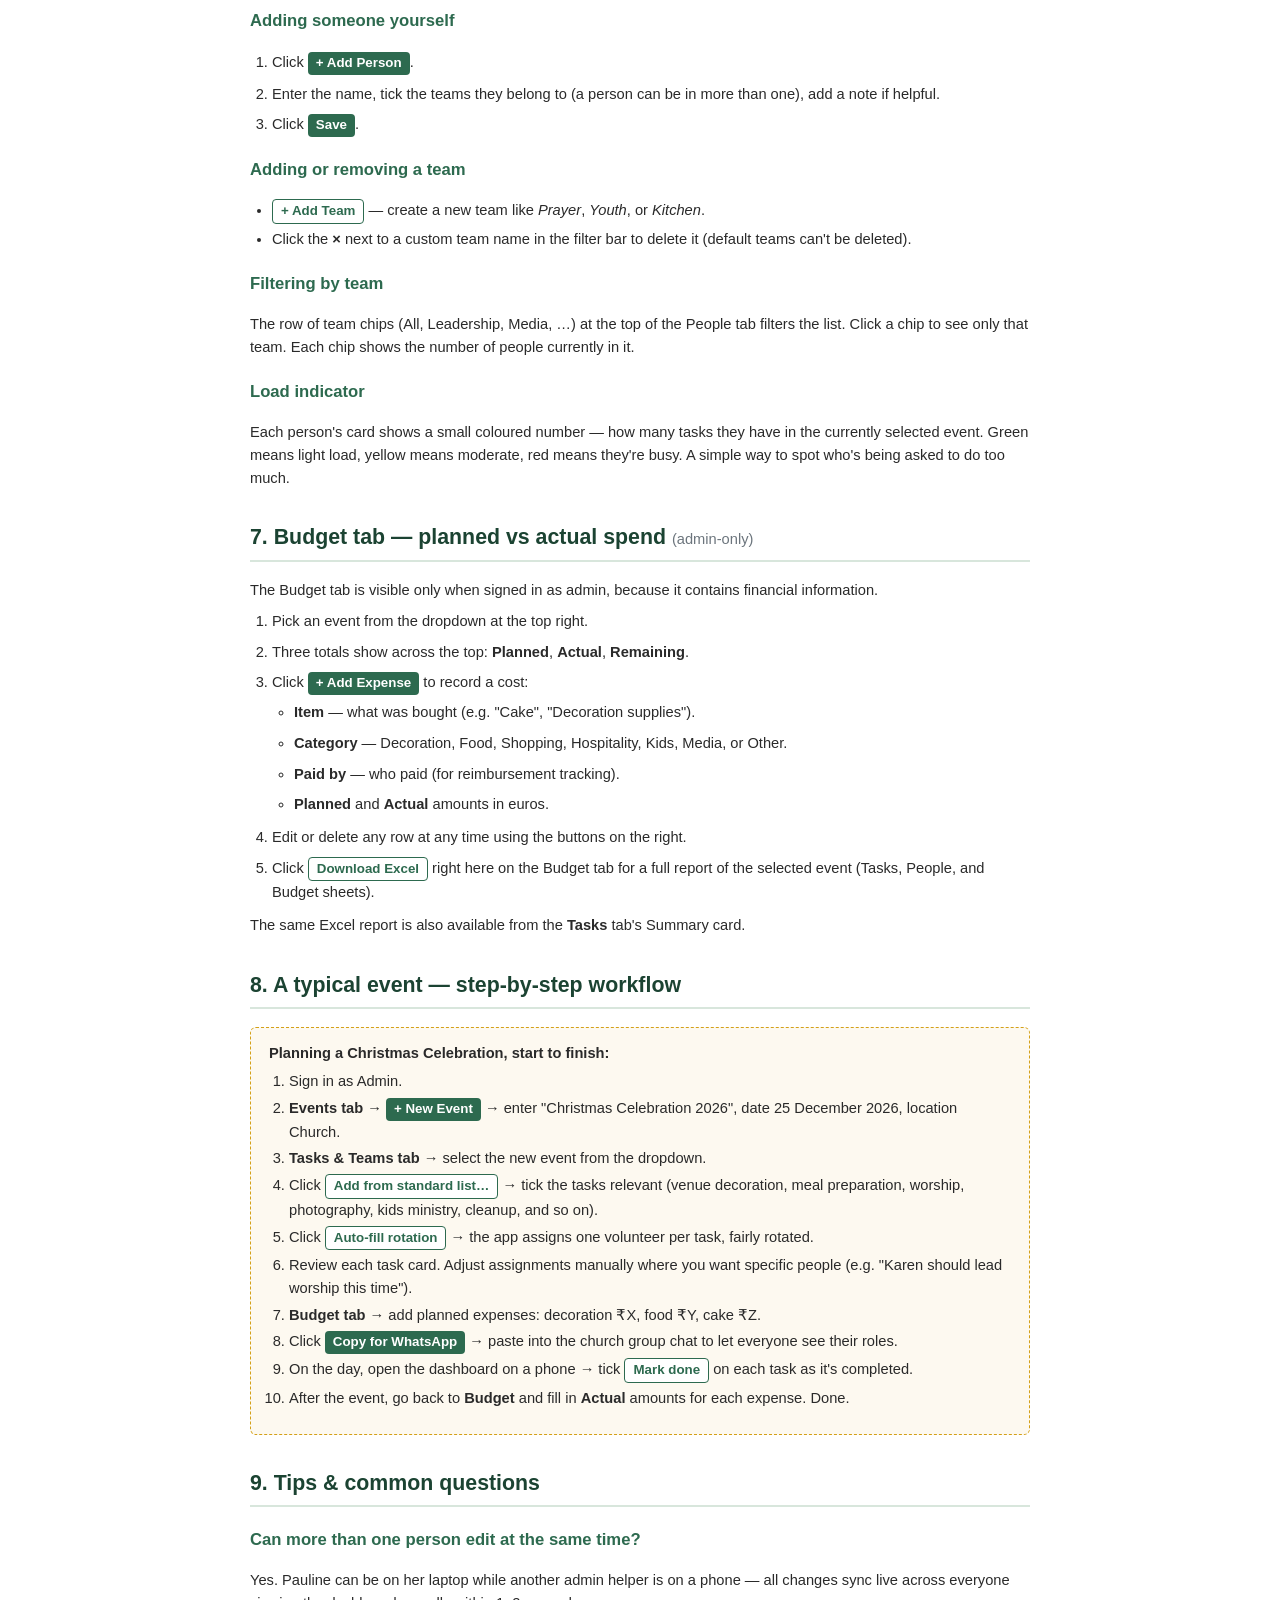
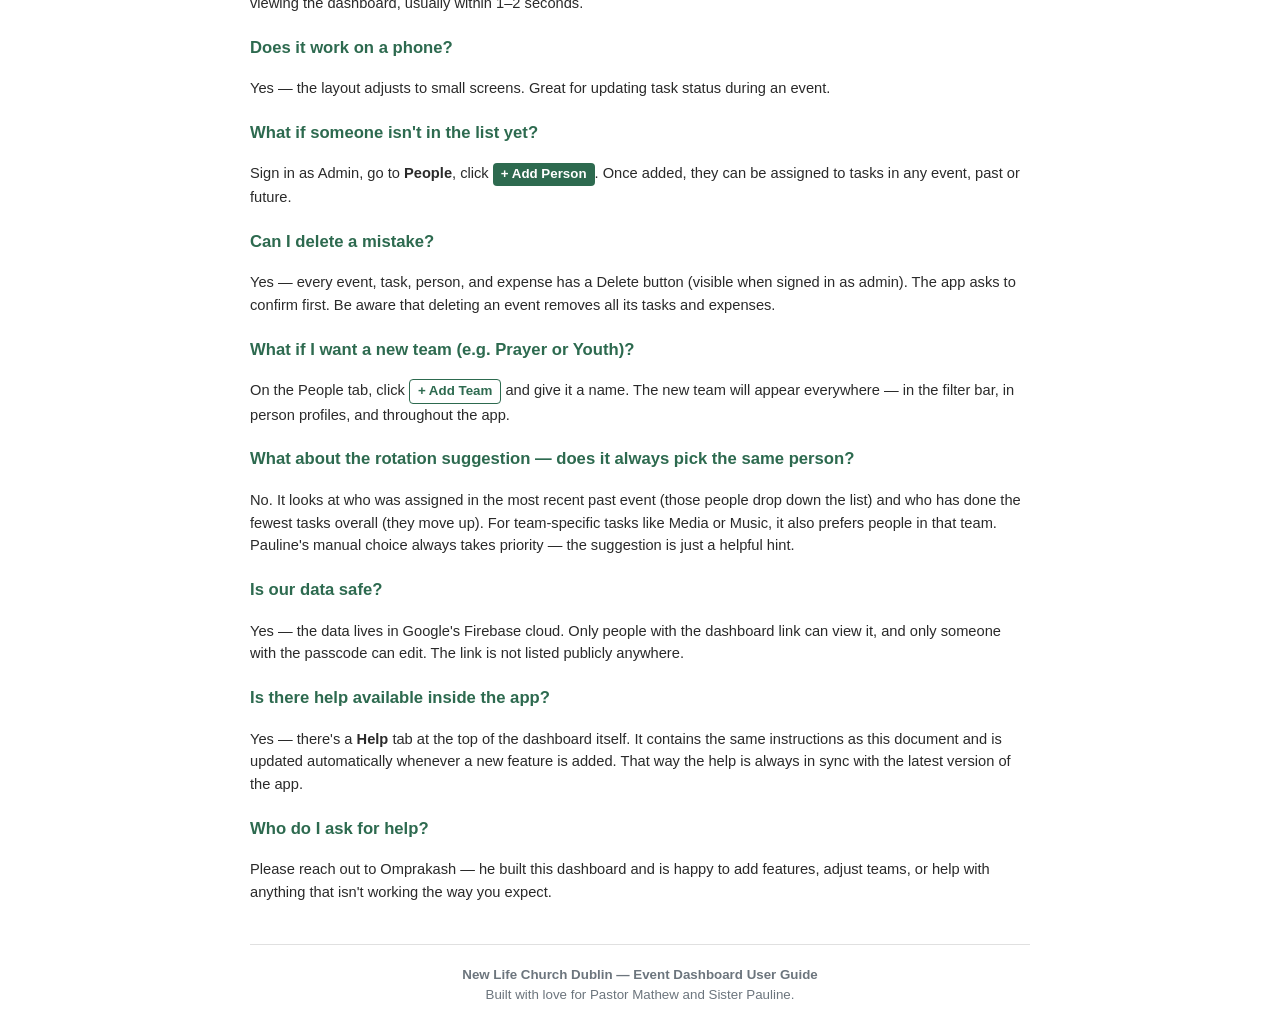
==== commit 86c69b2e: "Admin-only Budget, combined sign-out, Lock dashboard link - Hide the Budget tab unless signed in as " ====
--- a/USER_GUIDE.html
+++ b/USER_GUIDE.html
@@ -177,8 +177,8 @@
 <h3>Two passcodes — Staff and Admin</h3>
 <p>The dashboard uses two levels of access:</p>
 <ul>
-  <li><b>Staff passcode</b> (<code>Nlc2026</code>) — required to <i>view</i> anything. Share this with the church team. Once entered, the device remembers it so they don't have to type it every time.</li>
-  <li><b>Admin passcode</b> (<code>Nlc@event</code>) — only Sister Pauline has this. It unlocks <i>editing</i>: adding events, assigning volunteers, marking tasks done, recording expenses. Prevents accidental changes.</li>
+  <li><b>Staff passcode</b> (<code>Nlc2026</code>) — required to <i>view</i> events, tasks, and people. Share this with the church team. Once entered, the device remembers it so they don't have to type it every time.</li>
+  <li><b>Admin passcode</b> (<code>Nlc@event</code>) — only Sister Pauline has this. It unlocks <i>editing</i> (adding events, assigning volunteers, marking tasks done) and also makes the <b>Budget</b> tab visible — finances are admin-only.</li>
 </ul>
 
 <h3>Opening the app — first time</h3>
@@ -193,9 +193,12 @@
 <ol class="step-list">
   <li>Click <span class="btn-name outline">Sign in as Admin</span> at the top right.</li>
   <li>Enter the admin passcode: <code>Nlc@event</code></li>
-  <li>A green badge <span class="btn-name">Signed in: Admin</span> appears. Add/Edit/Delete buttons show up throughout the app.</li>
-  <li>When finished, click <span class="btn-name outline">Sign out</span> to lock editing again.</li>
-</ol>
+  <li>A green badge <span class="btn-name">Signed in: Admin</span> appears. Add/Edit/Delete buttons show up throughout the app, and the <b>Budget</b> tab becomes visible.</li>
+  <li>When finished, click <span class="btn-name outline">Sign out</span>. This signs out of <i>both</i> admin and the staff passcode in one go, and returns to the welcome screen — keeping the dashboard safely locked.</li>
+</ol>
+
+<h3>Locking a shared device (for staff)</h3>
+<p>Anyone on the team can click <b>Lock dashboard</b> in the footer at the bottom of the page. This clears the staff passcode on that device and returns to the welcome screen. Useful on shared phones or a family laptop.</p>
 
 <div class="callout warn">
   <b>Please keep both passcodes private.</b> The staff passcode can be shared within the church team; the admin passcode should stay with Pauline. If either is shared by mistake, ask Omprakash to change it — it's a one-minute fix.
@@ -321,7 +324,8 @@
 <h3>Load indicator</h3>
 <p>Each person's card shows a small coloured number — how many tasks they have in the currently selected event. Green means light load, yellow means moderate, red means they're busy. A simple way to spot who's being asked to do too much.</p>
 
-<h2>7. Budget tab — planned vs actual spend</h2>
+<h2>7. Budget tab — planned vs actual spend <span style="font-size:11pt;color:#6c757d;font-weight:400">(admin-only)</span></h2>
+<p>The Budget tab is visible only when signed in as admin, because it contains financial information.</p>
 <ol class="step-list">
   <li>Pick an event from the dropdown at the top right.</li>
   <li>Three totals show across the top: <b>Planned</b>, <b>Actual</b>, <b>Remaining</b>.</li>
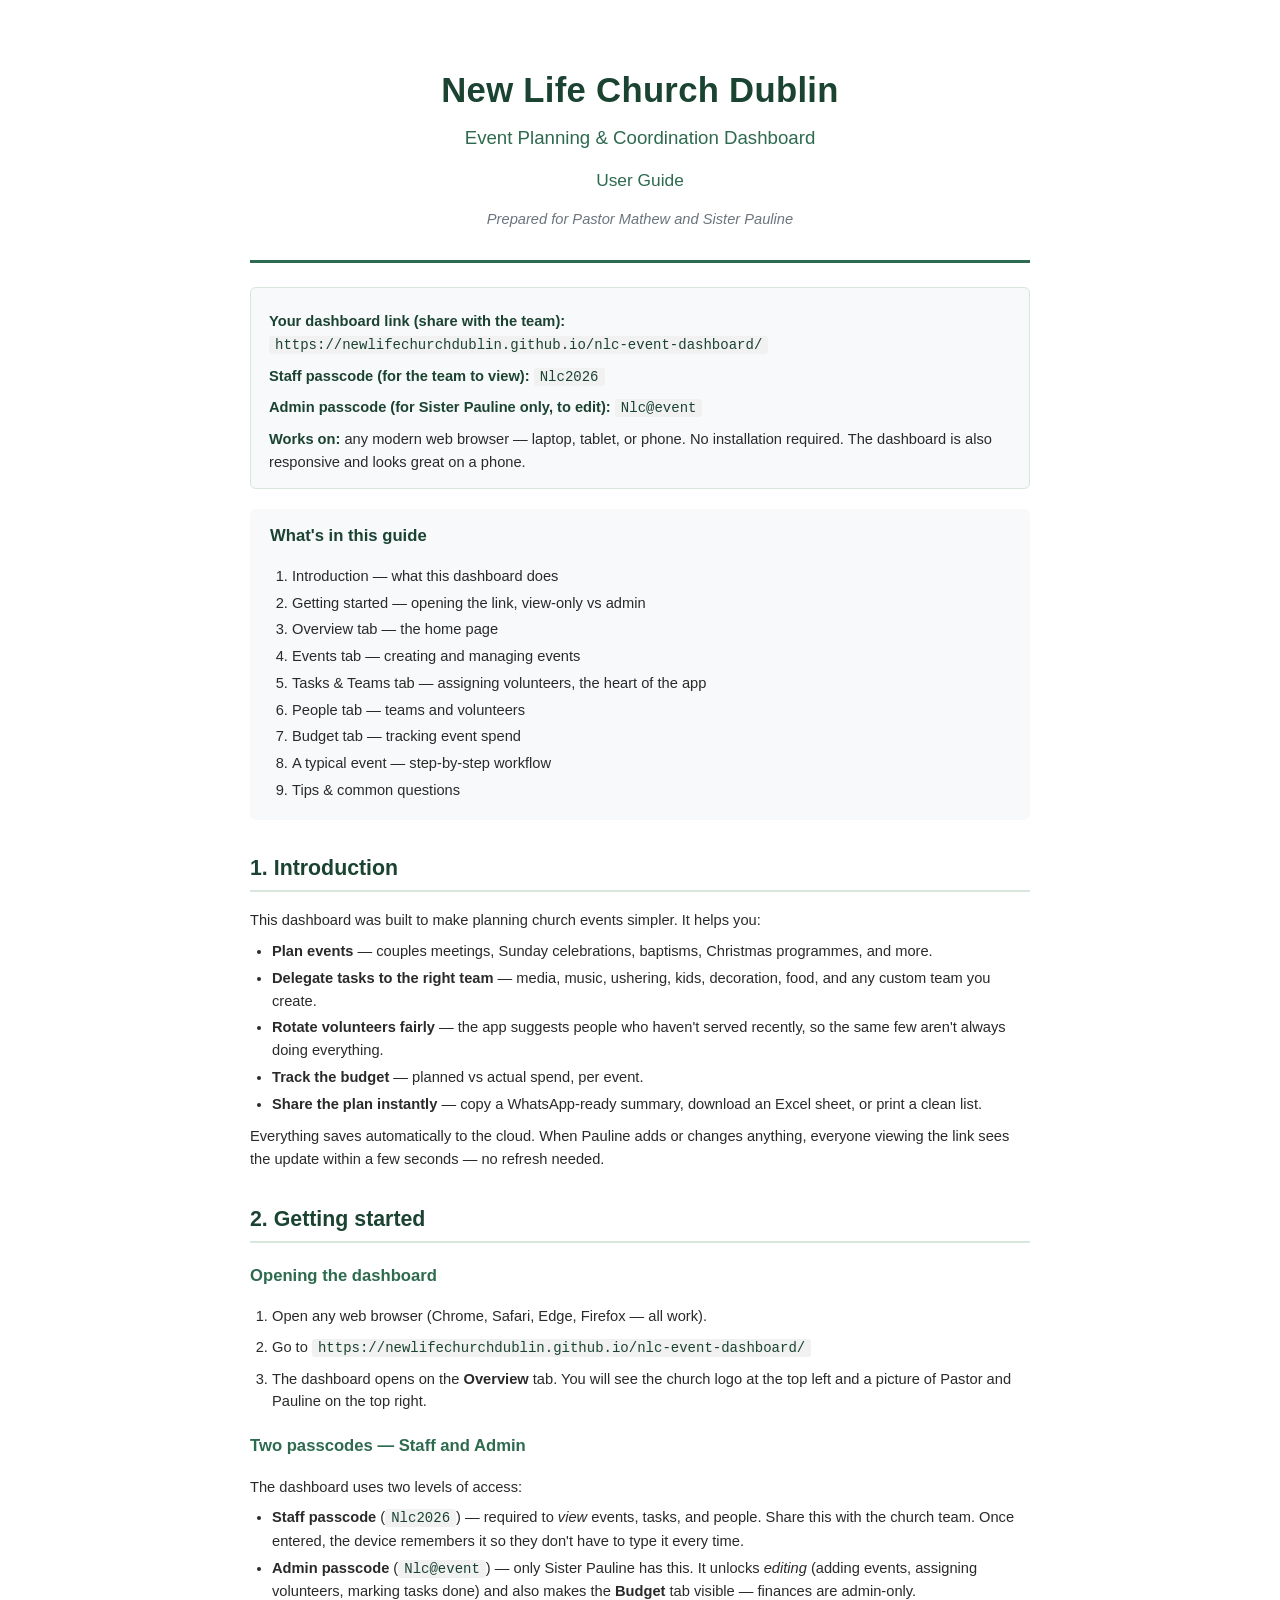
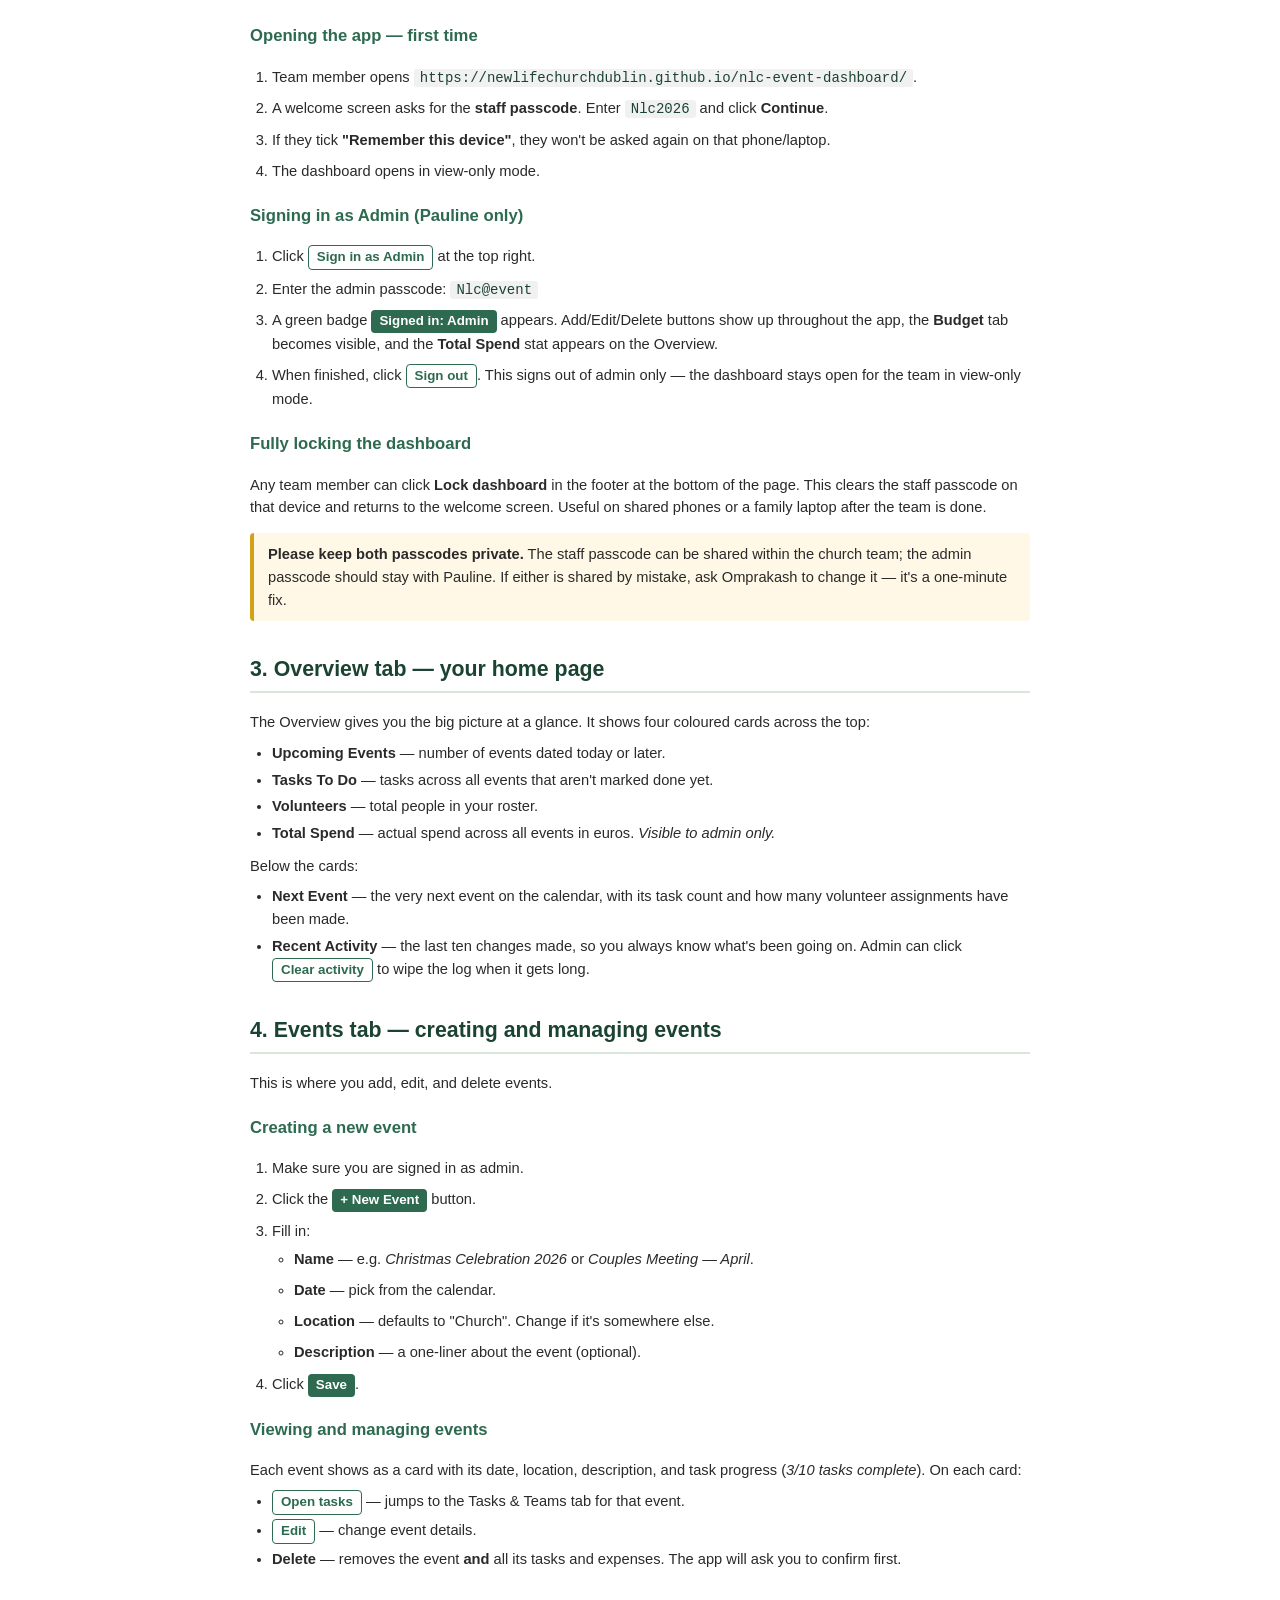
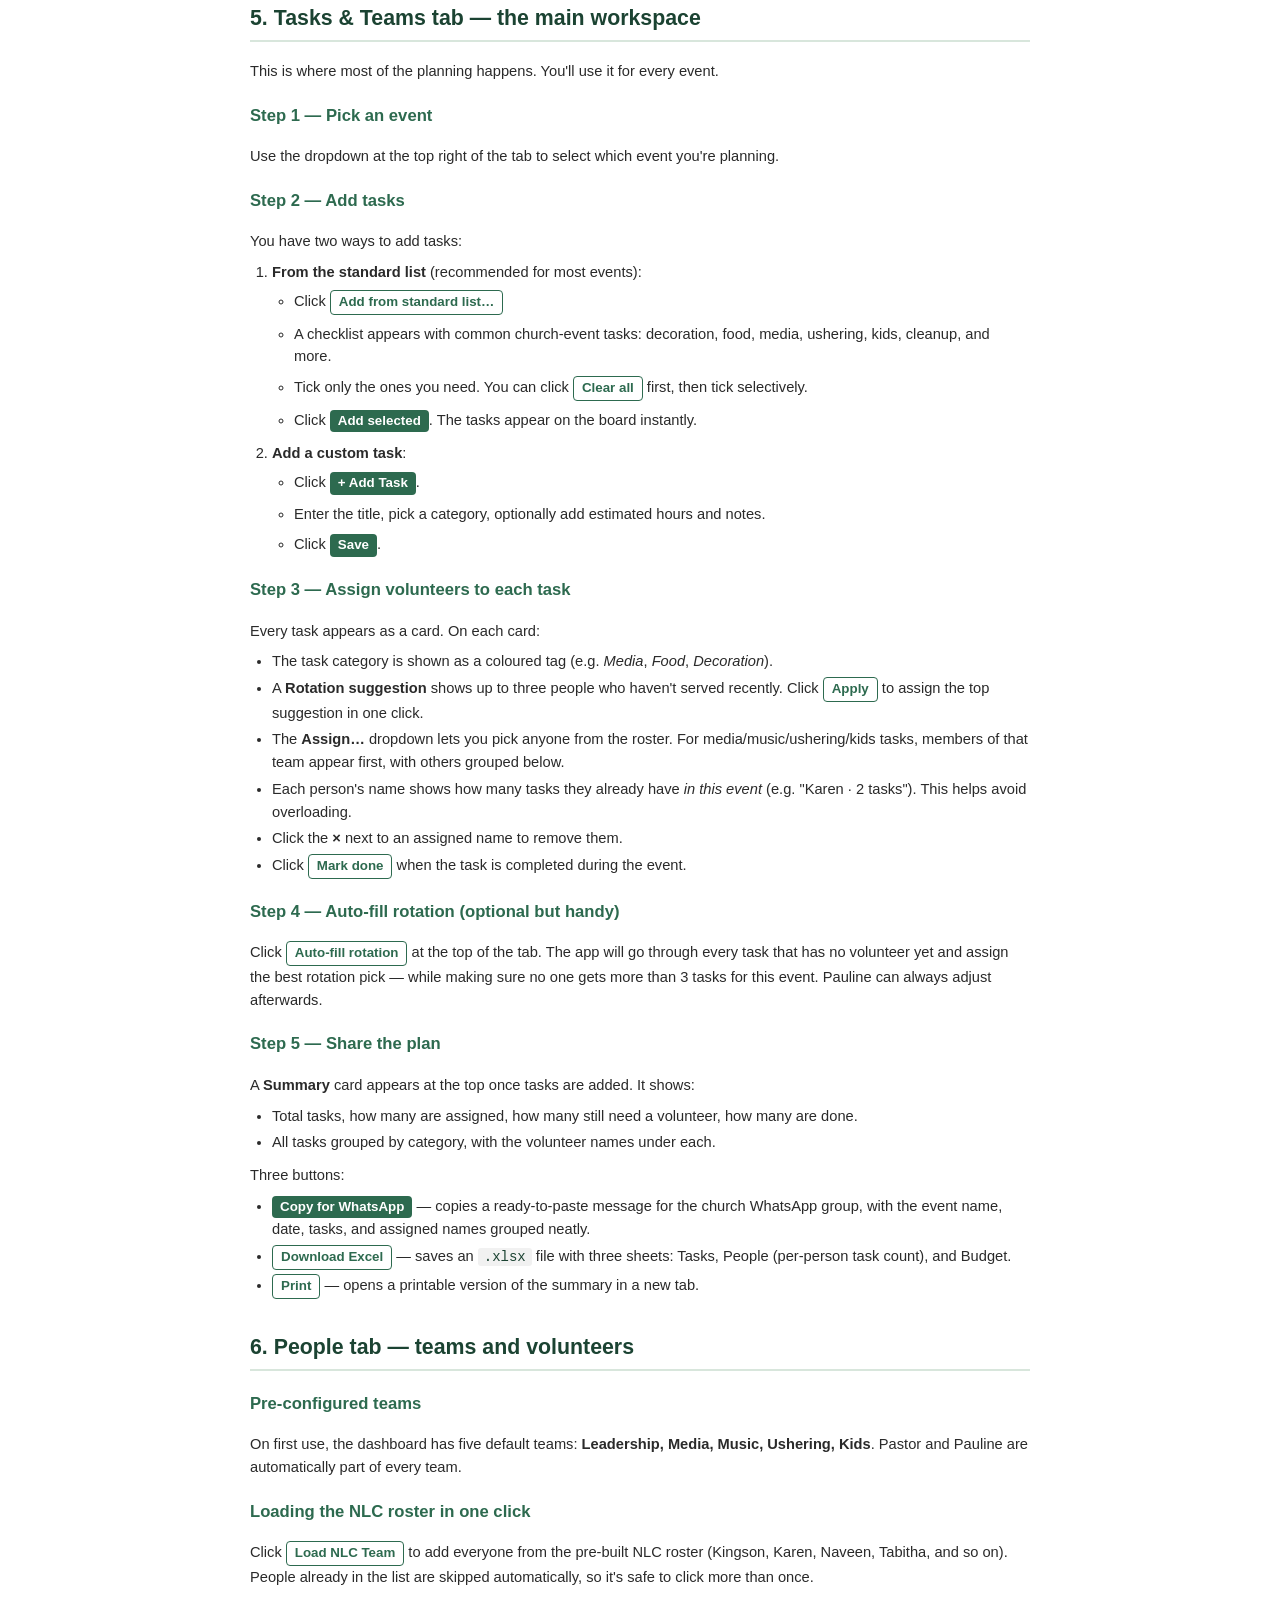
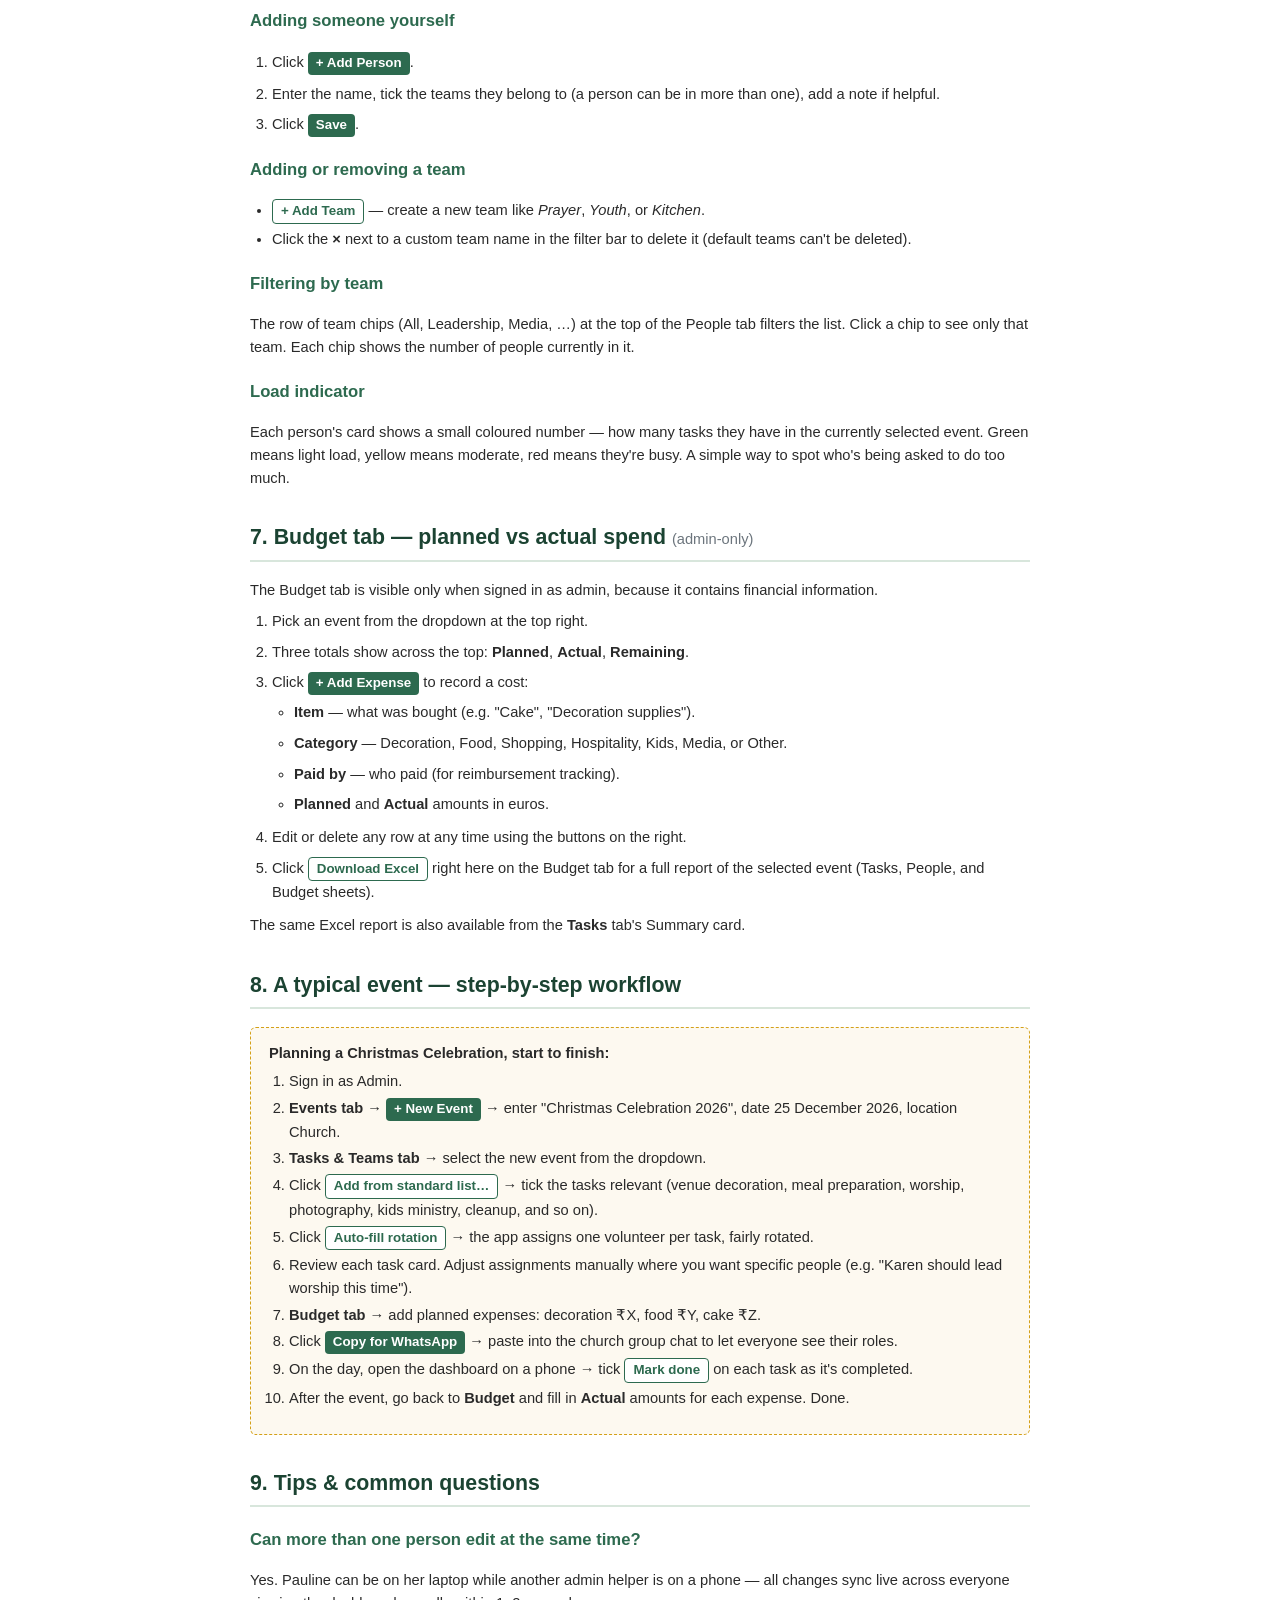
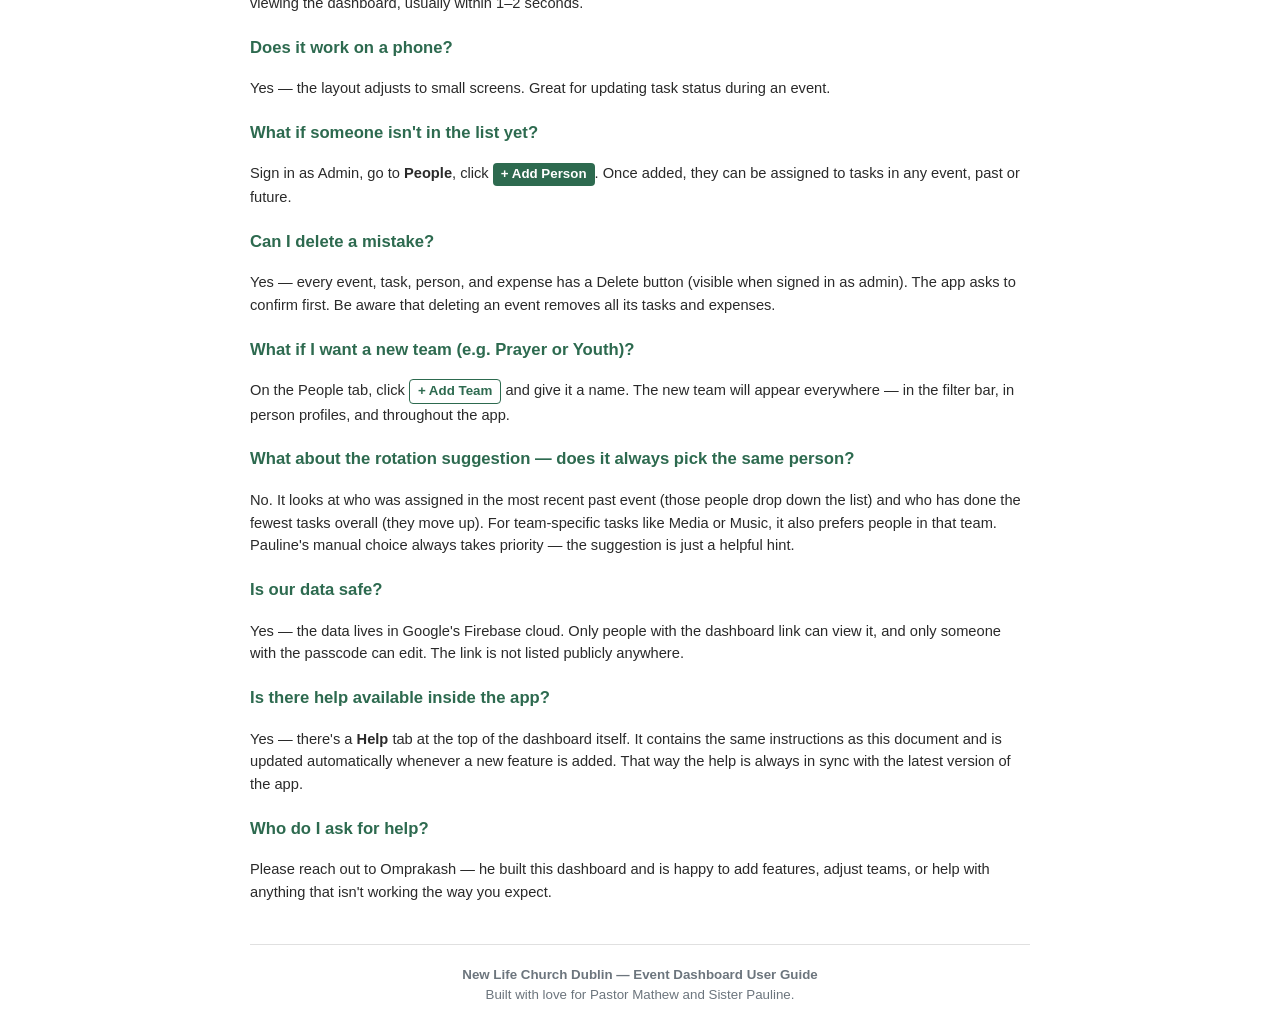
==== commit 73906848: "Hide Total Spend from staff, revert admin sign-out to view-only - Total Spend stat card on Overview " ====
--- a/USER_GUIDE.html
+++ b/USER_GUIDE.html
@@ -193,12 +193,12 @@
 <ol class="step-list">
   <li>Click <span class="btn-name outline">Sign in as Admin</span> at the top right.</li>
   <li>Enter the admin passcode: <code>Nlc@event</code></li>
-  <li>A green badge <span class="btn-name">Signed in: Admin</span> appears. Add/Edit/Delete buttons show up throughout the app, and the <b>Budget</b> tab becomes visible.</li>
-  <li>When finished, click <span class="btn-name outline">Sign out</span>. This signs out of <i>both</i> admin and the staff passcode in one go, and returns to the welcome screen — keeping the dashboard safely locked.</li>
-</ol>
-
-<h3>Locking a shared device (for staff)</h3>
-<p>Anyone on the team can click <b>Lock dashboard</b> in the footer at the bottom of the page. This clears the staff passcode on that device and returns to the welcome screen. Useful on shared phones or a family laptop.</p>
+  <li>A green badge <span class="btn-name">Signed in: Admin</span> appears. Add/Edit/Delete buttons show up throughout the app, the <b>Budget</b> tab becomes visible, and the <b>Total Spend</b> stat appears on the Overview.</li>
+  <li>When finished, click <span class="btn-name outline">Sign out</span>. This signs out of admin only — the dashboard stays open for the team in view-only mode.</li>
+</ol>
+
+<h3>Fully locking the dashboard</h3>
+<p>Any team member can click <b>Lock dashboard</b> in the footer at the bottom of the page. This clears the staff passcode on that device and returns to the welcome screen. Useful on shared phones or a family laptop after the team is done.</p>
 
 <div class="callout warn">
   <b>Please keep both passcodes private.</b> The staff passcode can be shared within the church team; the admin passcode should stay with Pauline. If either is shared by mistake, ask Omprakash to change it — it's a one-minute fix.
@@ -210,7 +210,7 @@
   <li><b>Upcoming Events</b> — number of events dated today or later.</li>
   <li><b>Tasks To Do</b> — tasks across all events that aren't marked done yet.</li>
   <li><b>Volunteers</b> — total people in your roster.</li>
-  <li><b>Total Spend</b> — actual spend across all events in euros.</li>
+  <li><b>Total Spend</b> — actual spend across all events in euros. <i>Visible to admin only.</i></li>
 </ul>
 <p>Below the cards:</p>
 <ul>
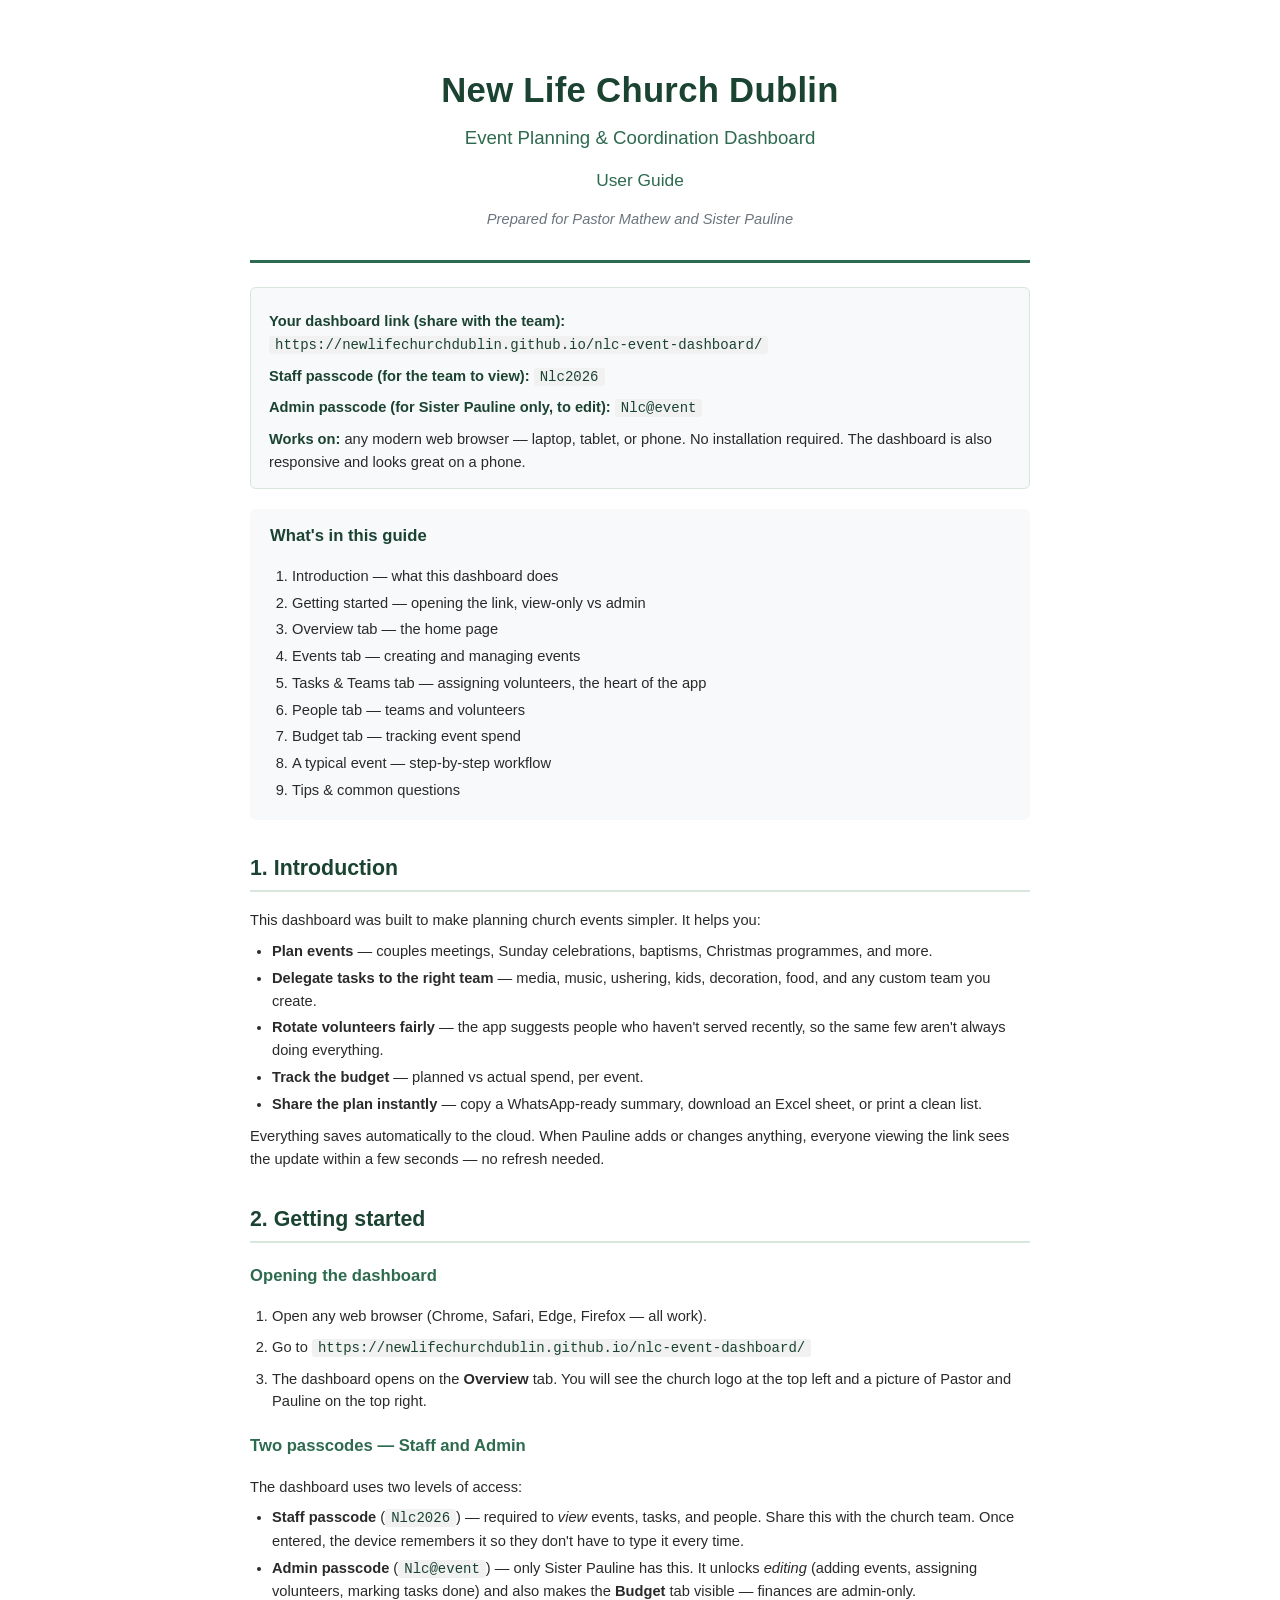
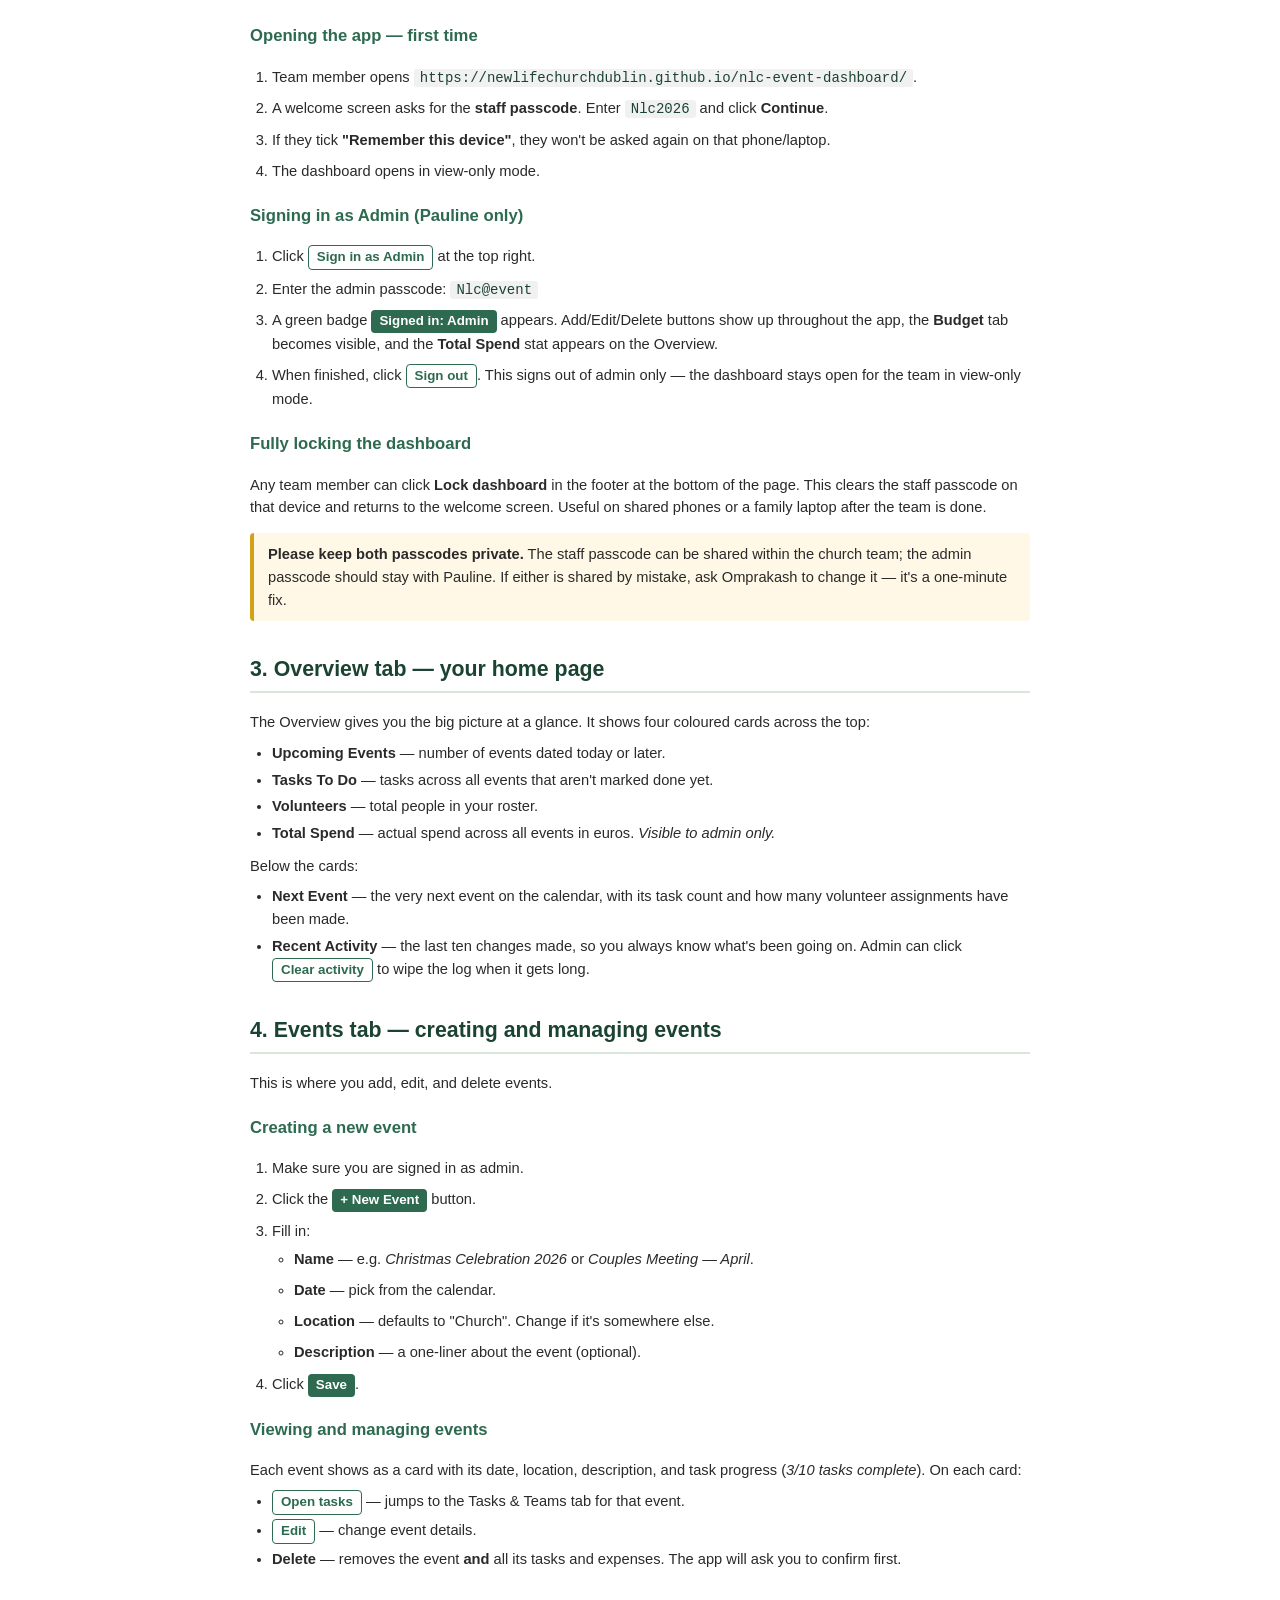
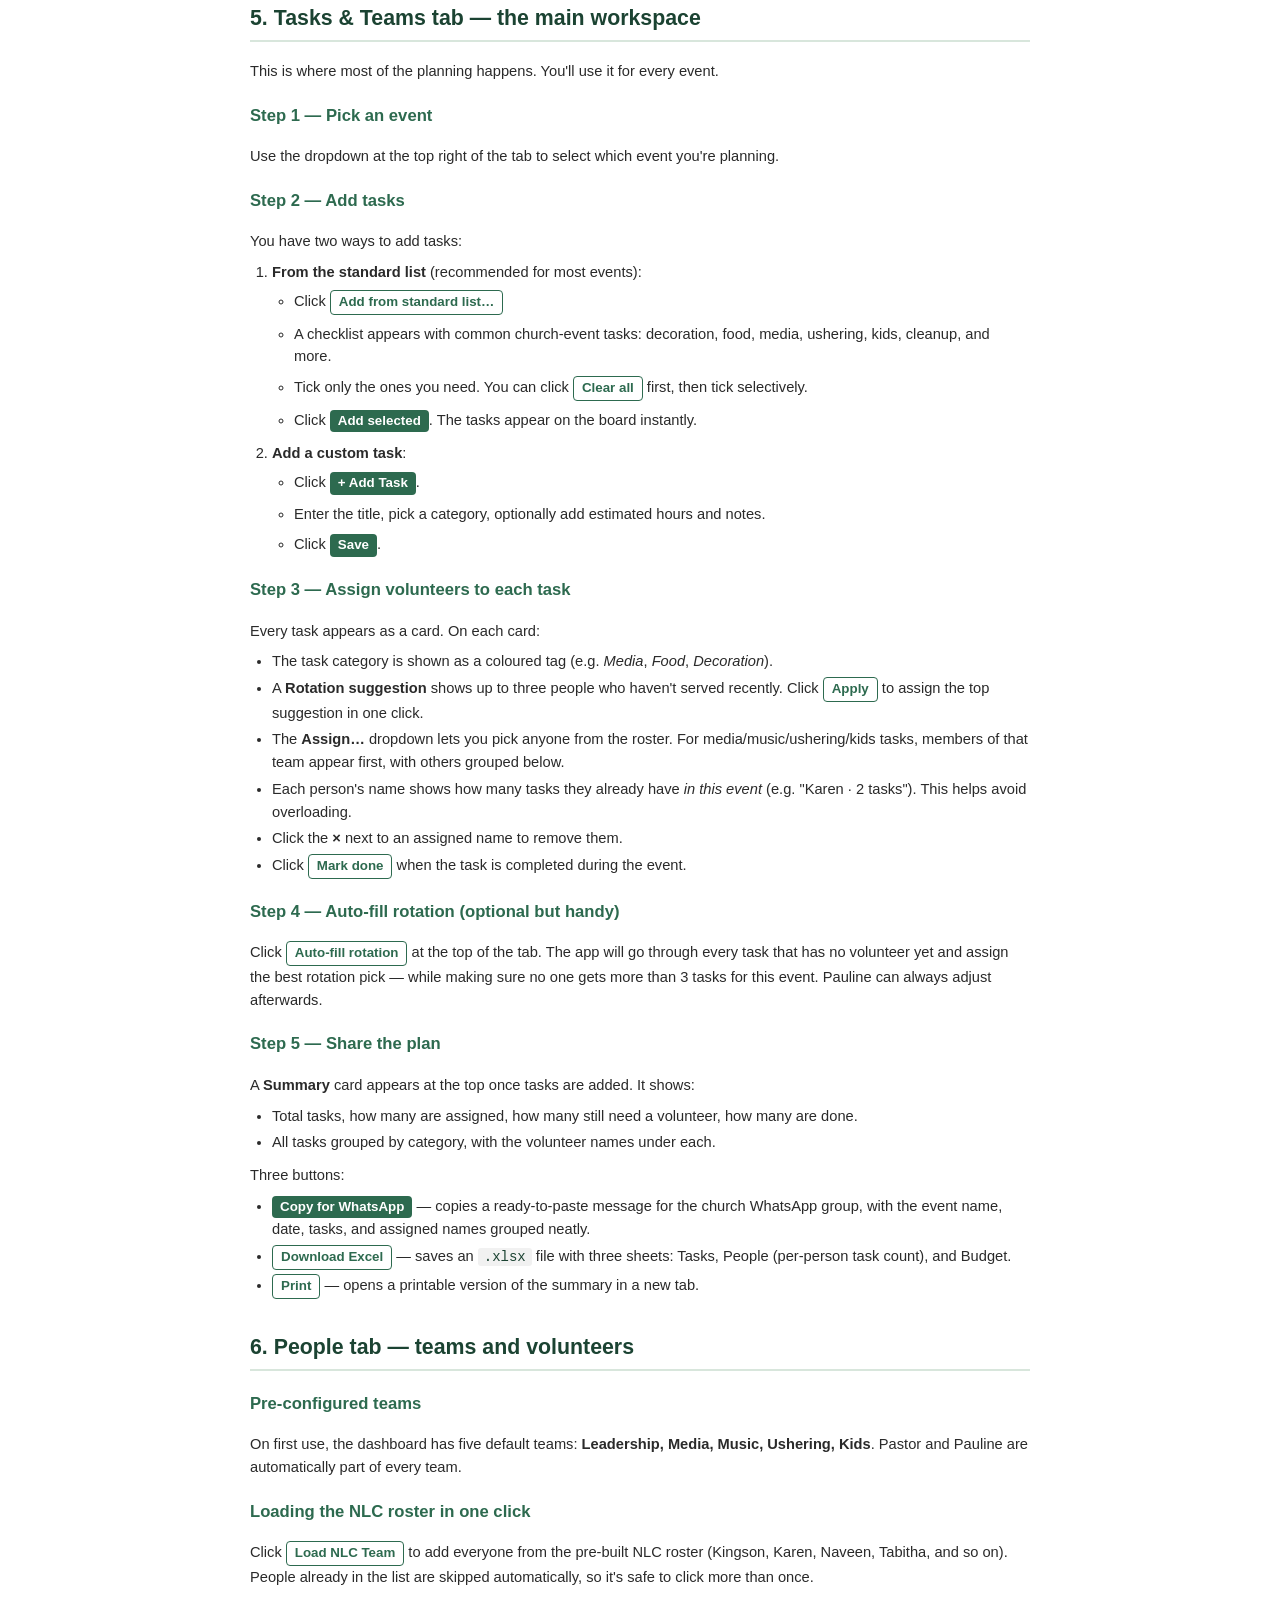
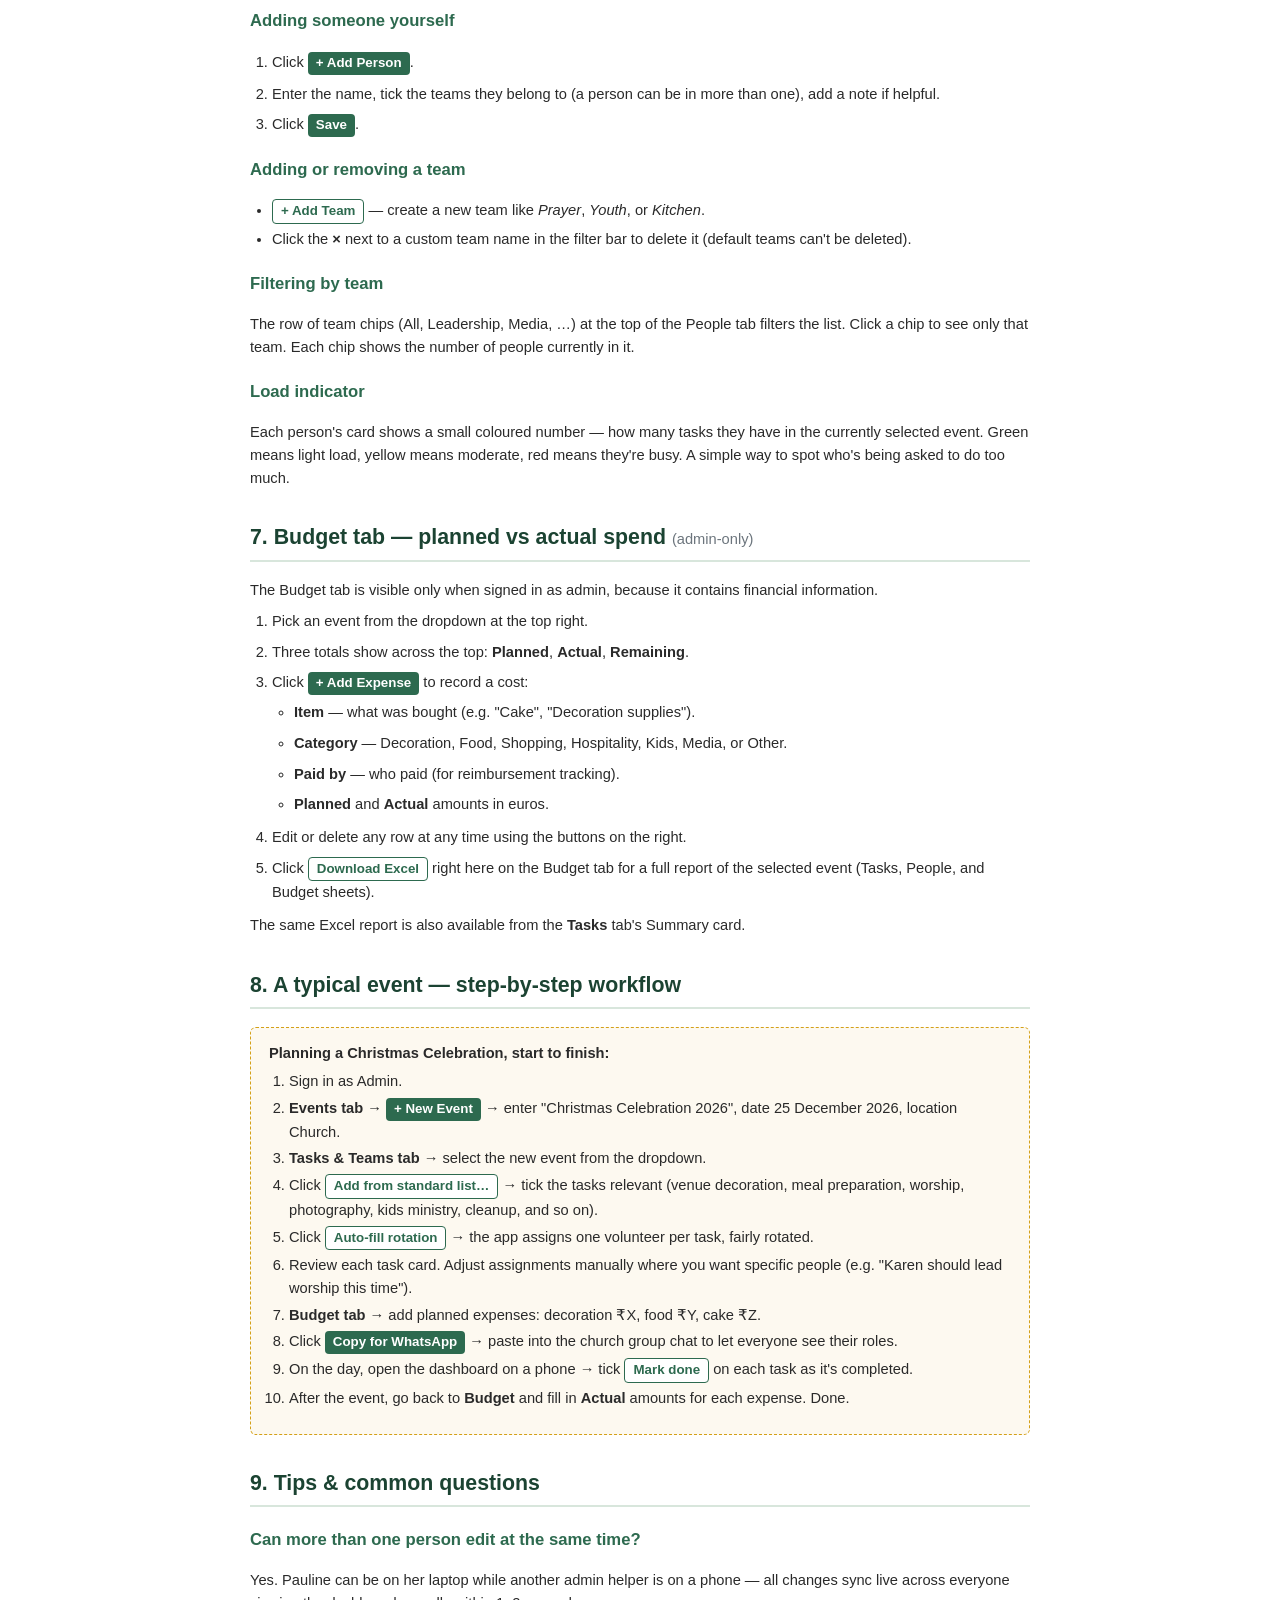
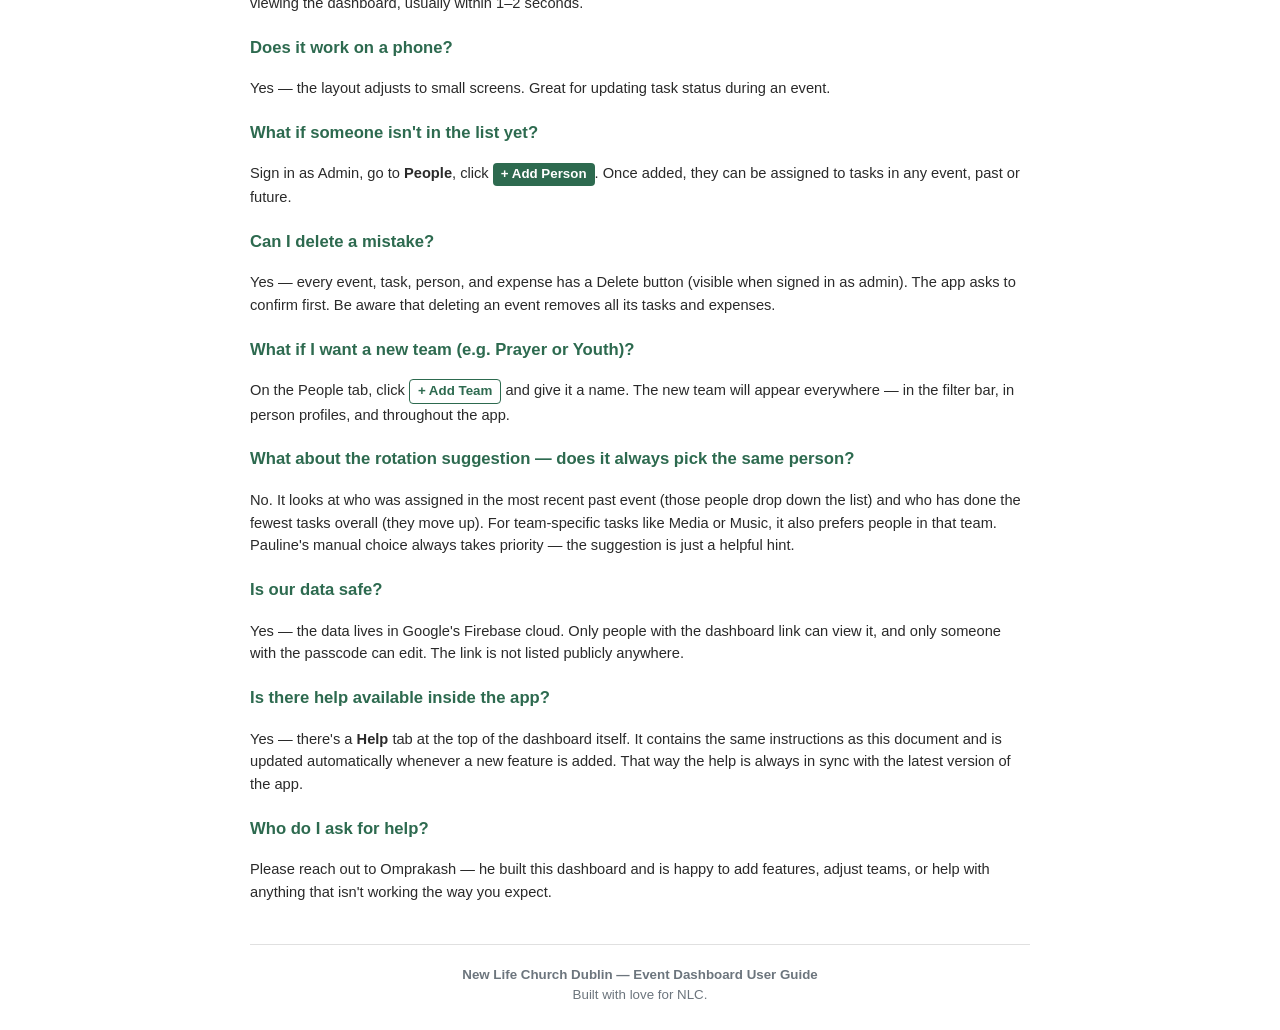
==== commit 0e7a4755: "Soften footer to "Built with love for NLC" The dashboard is used by the whole team, not just Pastor " ====
--- a/USER_GUIDE.html
+++ b/USER_GUIDE.html
@@ -390,7 +390,7 @@
 
 <footer>
   <p><b>New Life Church Dublin — Event Dashboard User Guide</b><br>
-  Built with love for Pastor Mathew and Sister Pauline.</p>
+  Built with love for NLC.</p>
 </footer>
 
 </body>
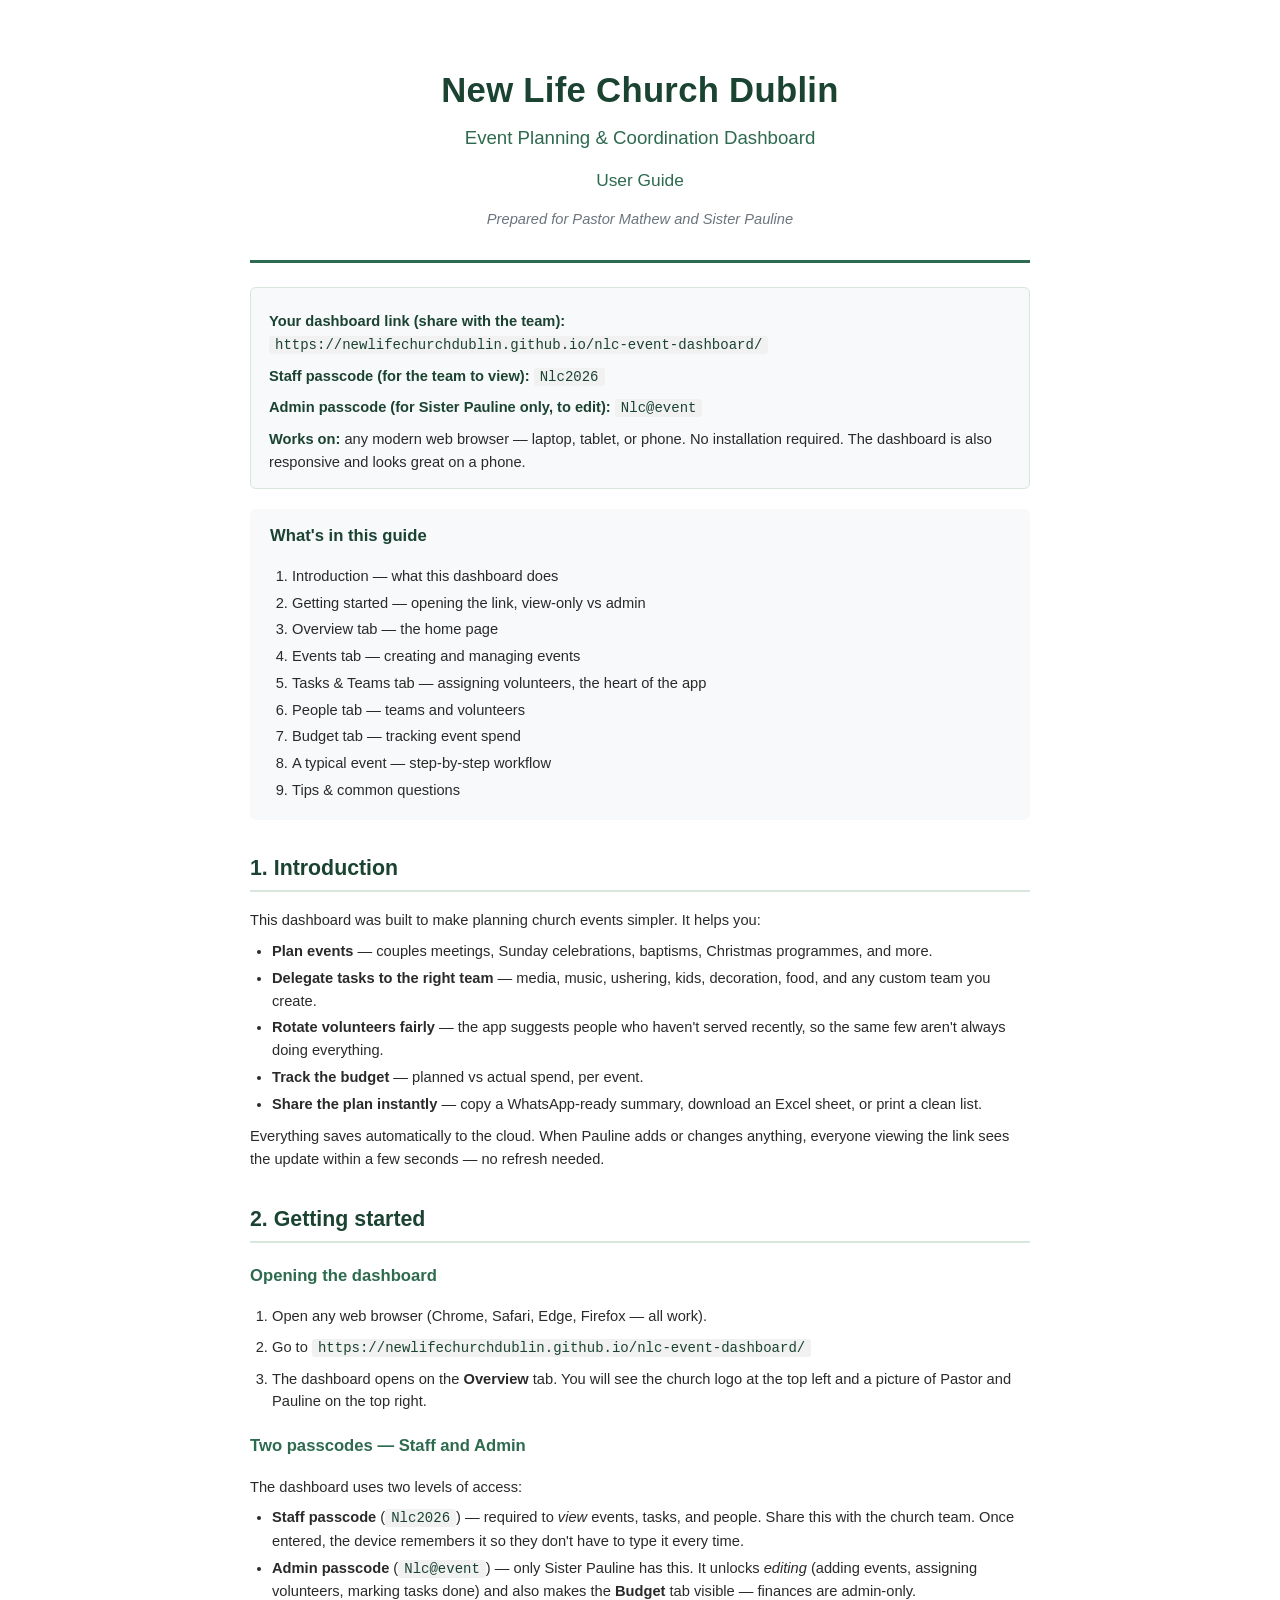
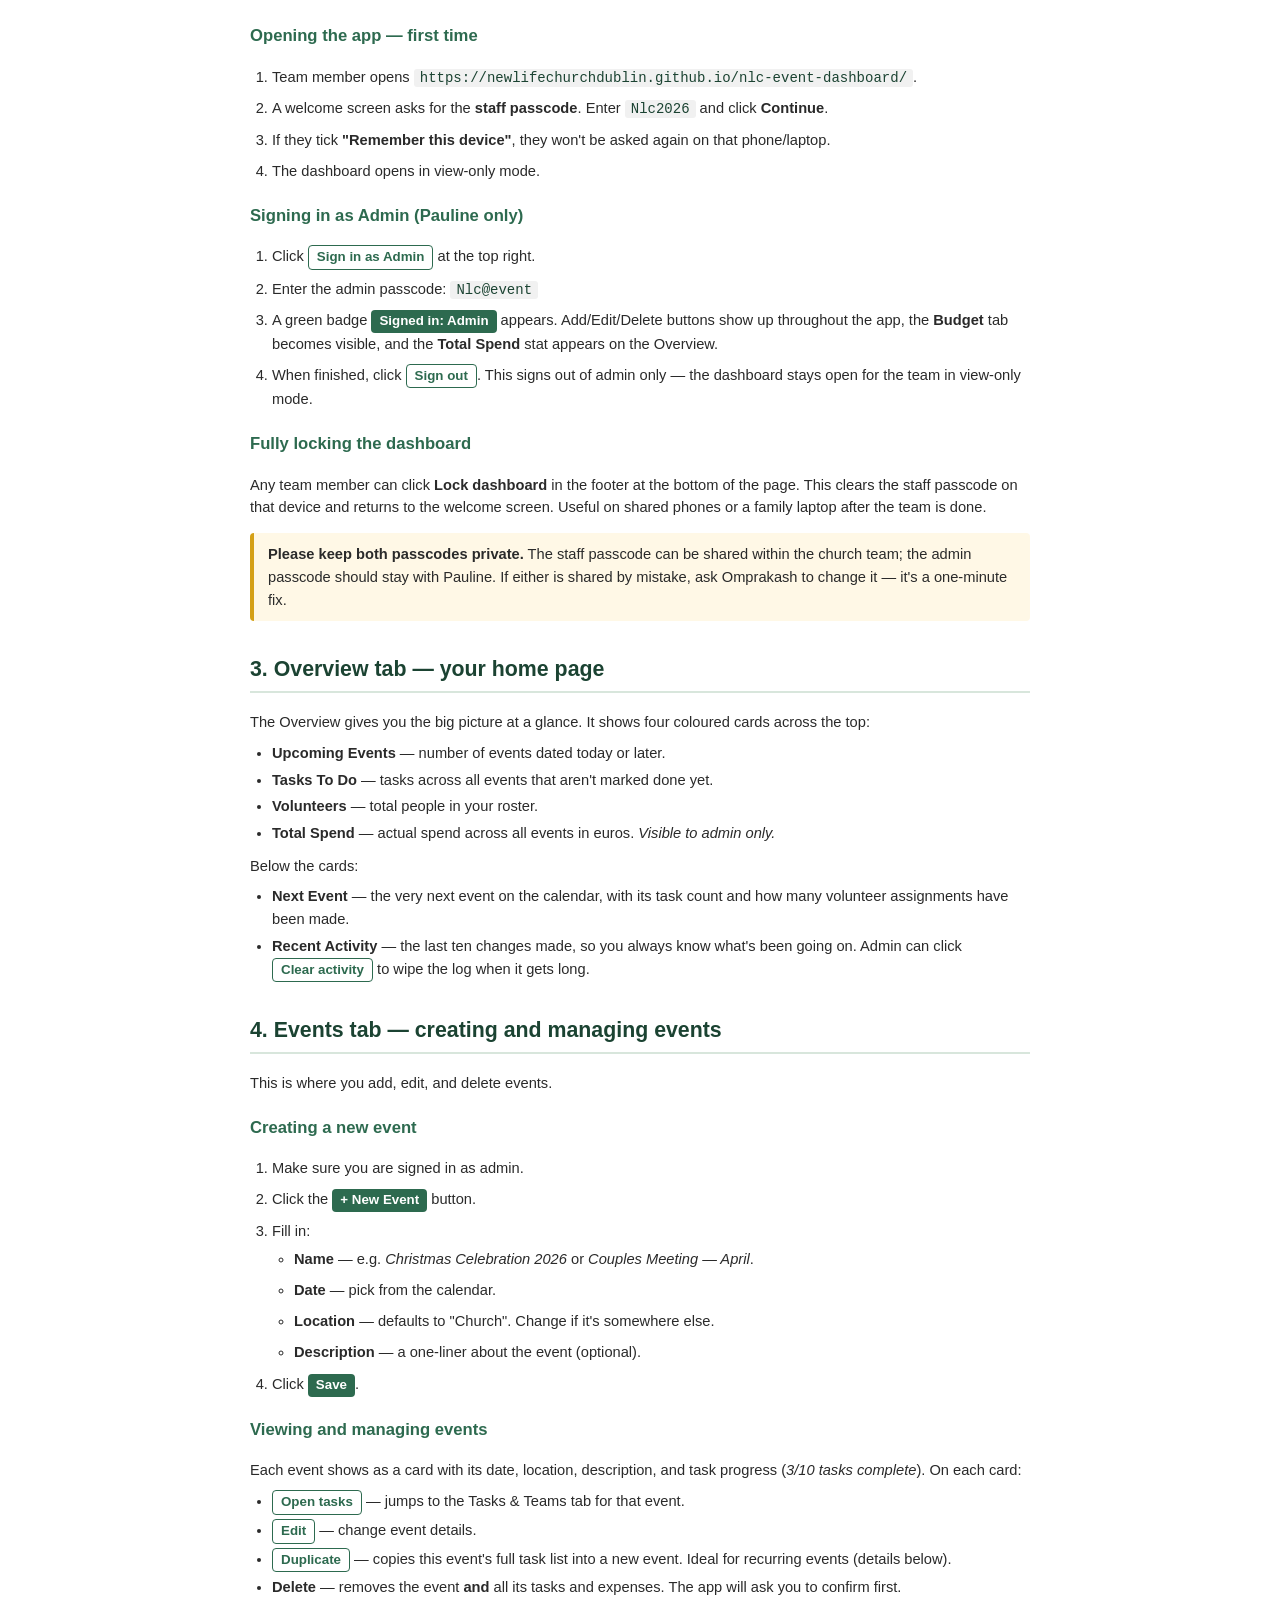
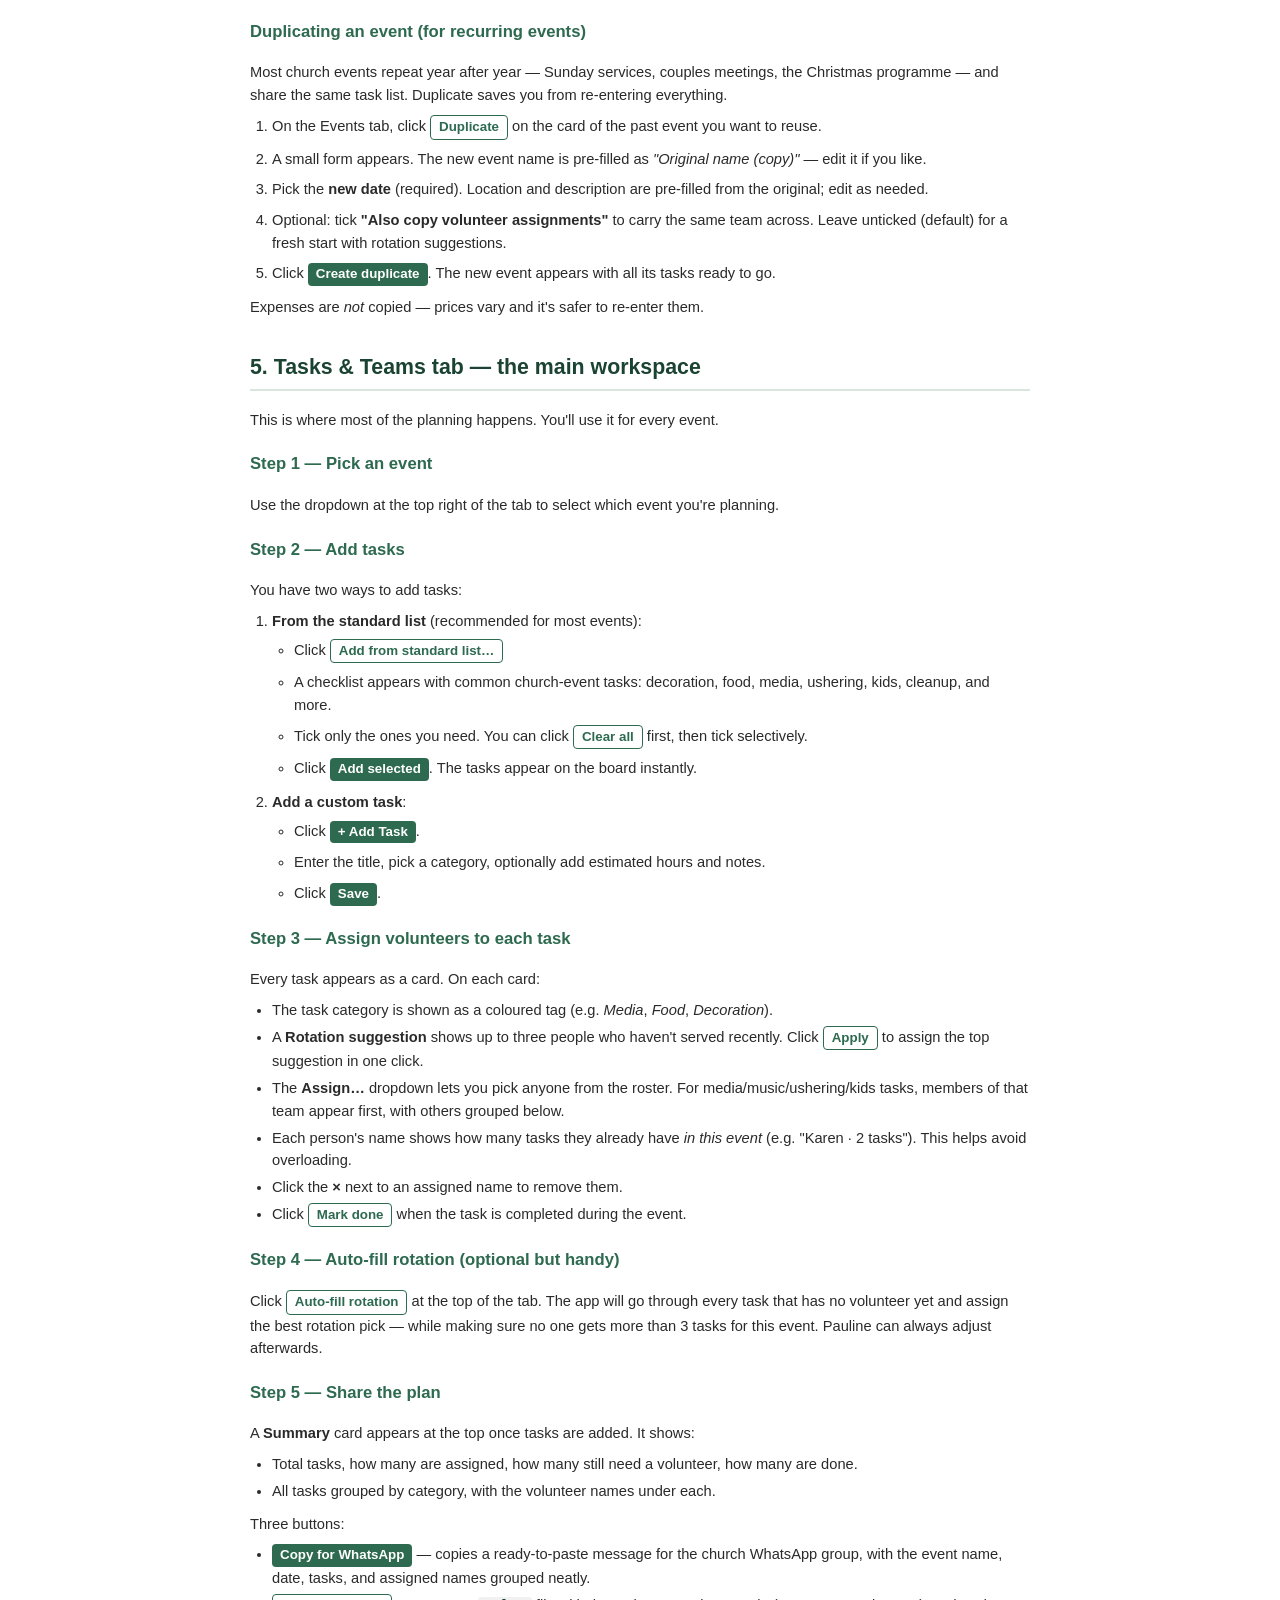
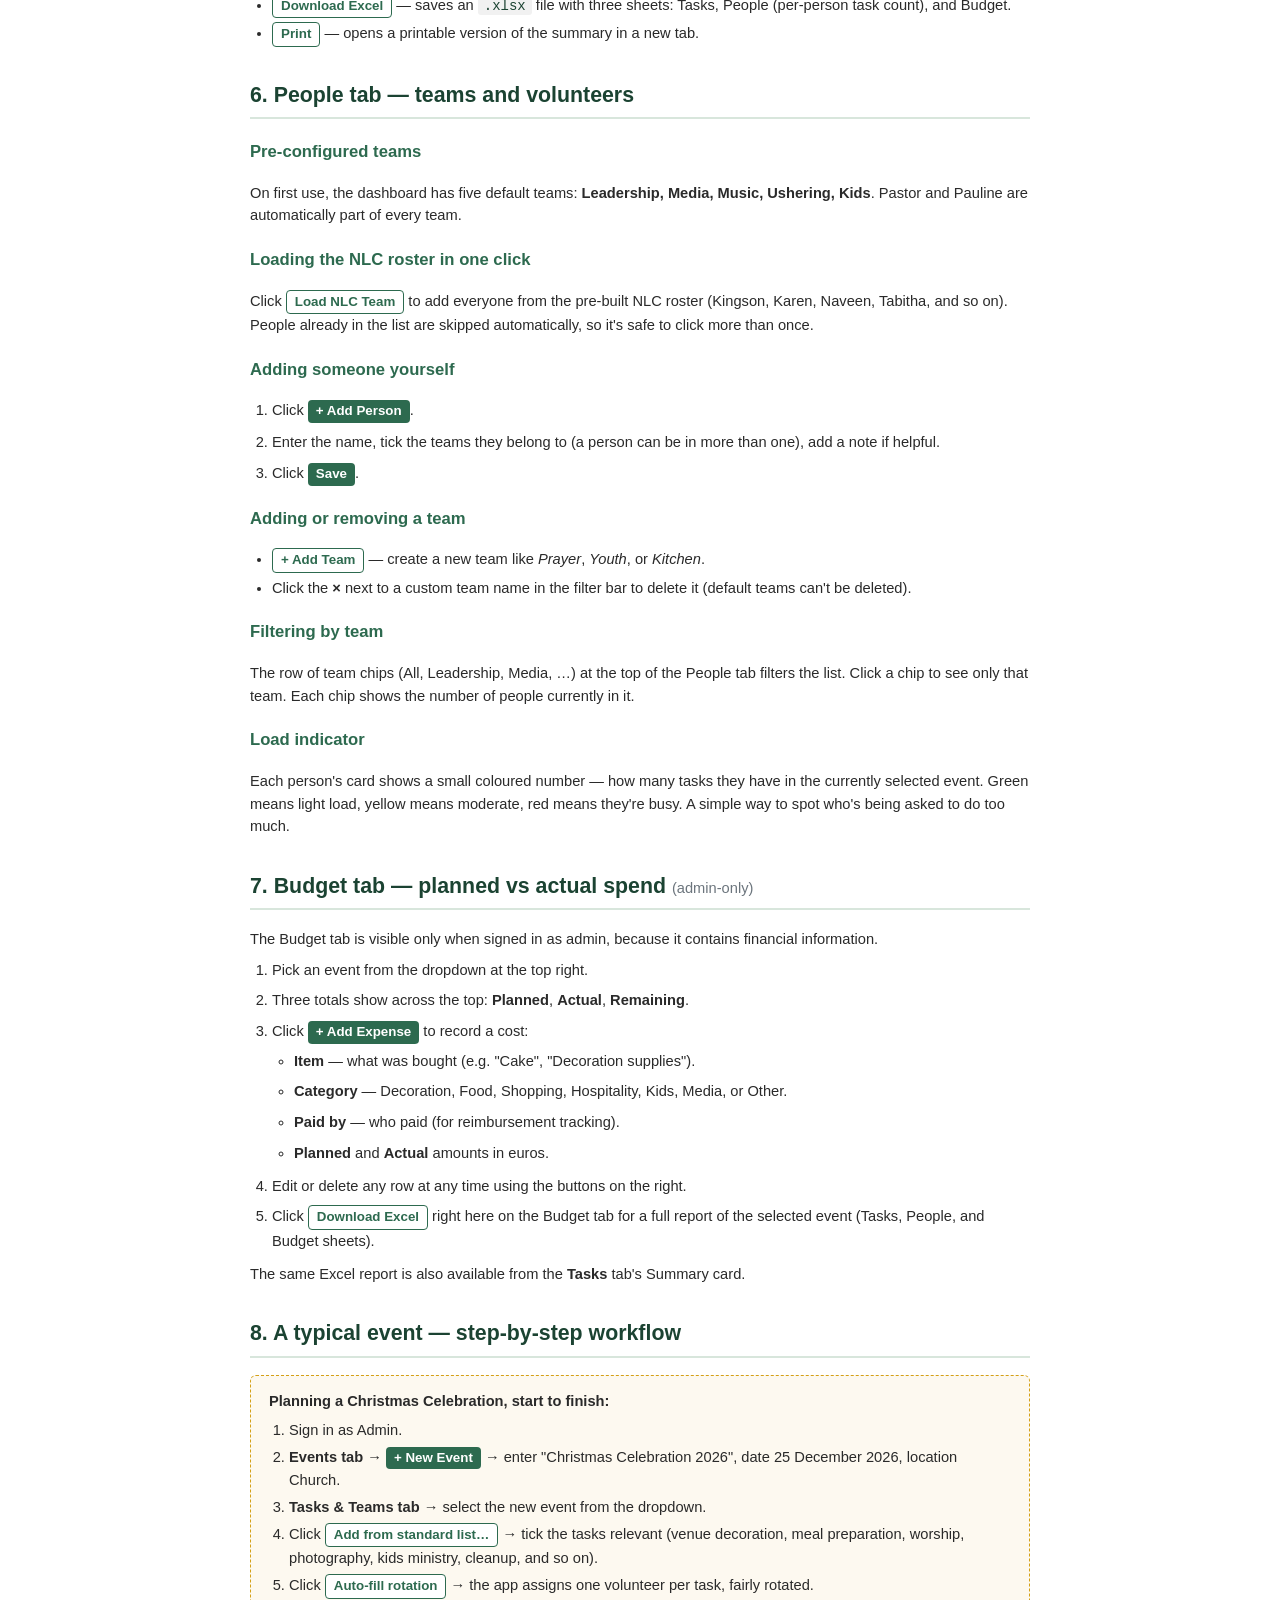
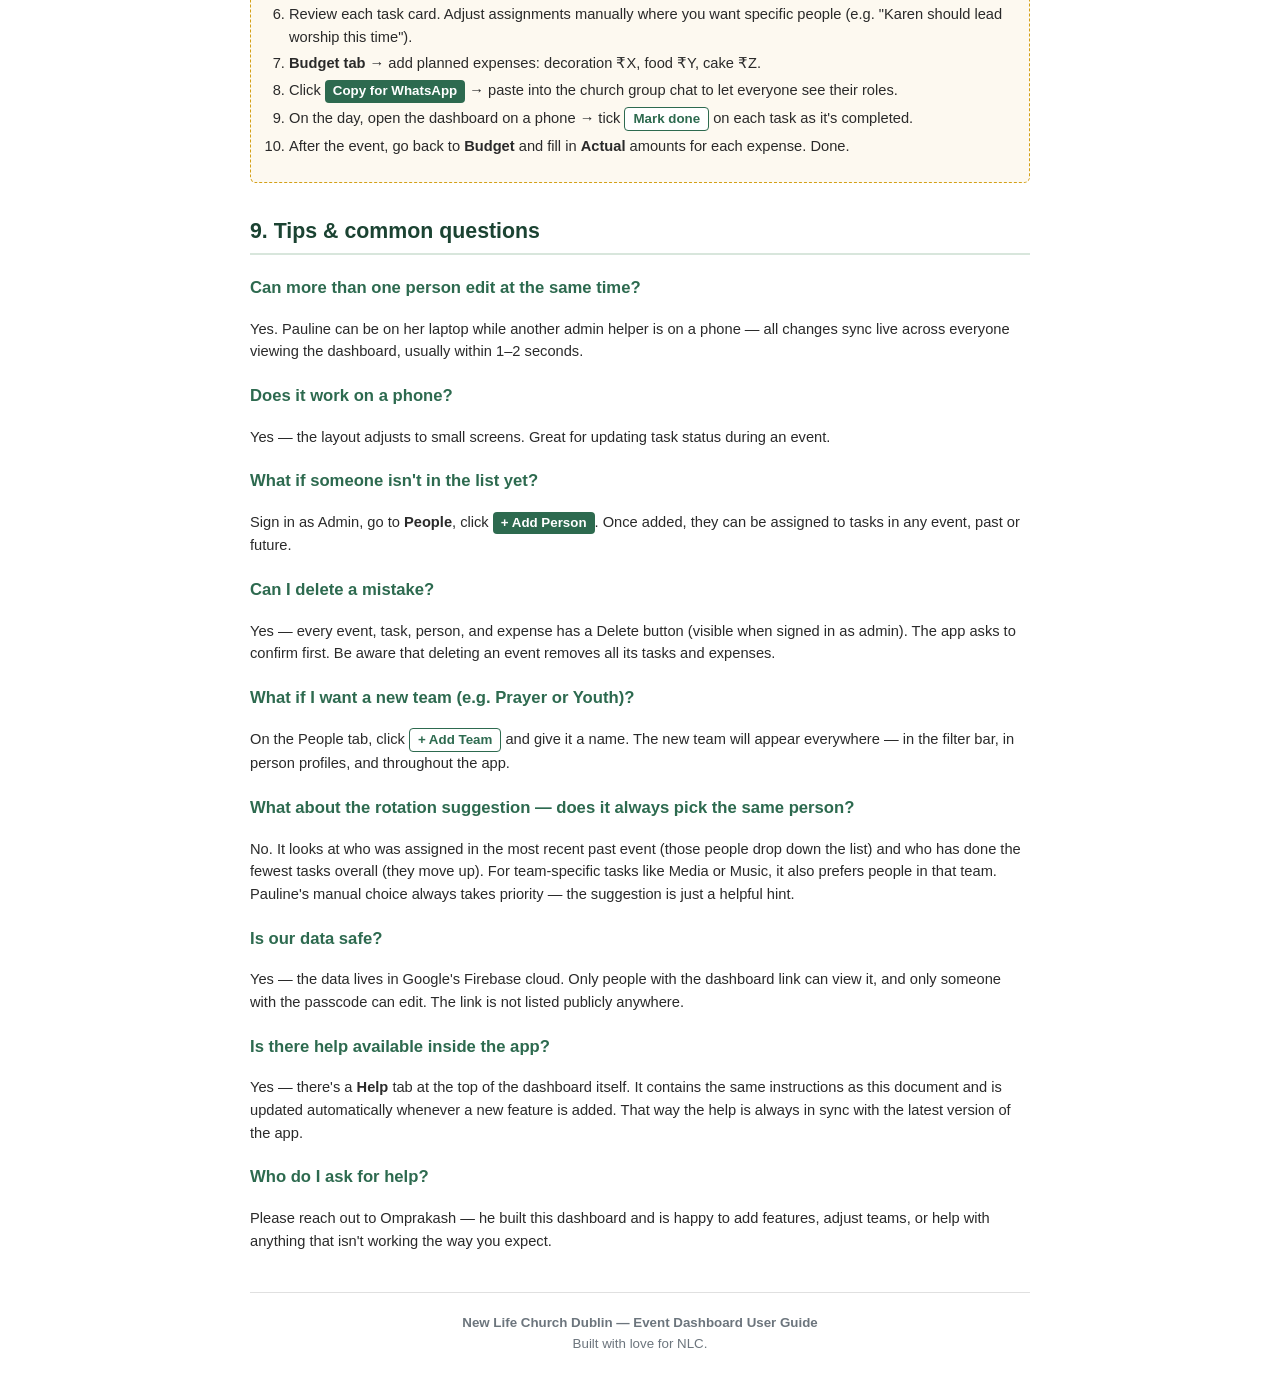
==== commit 65c9ca76: "Add Duplicate Event — reuse a past event's task list Most church events repeat each year with the sa" ====
--- a/USER_GUIDE.html
+++ b/USER_GUIDE.html
@@ -241,8 +241,20 @@
 <ul>
   <li><span class="btn-name outline">Open tasks</span> — jumps to the Tasks &amp; Teams tab for that event.</li>
   <li><span class="btn-name outline">Edit</span> — change event details.</li>
+  <li><span class="btn-name outline">Duplicate</span> — copies this event's full task list into a new event. Ideal for recurring events (details below).</li>
   <li><b>Delete</b> — removes the event <b>and</b> all its tasks and expenses. The app will ask you to confirm first.</li>
 </ul>
+
+<h3>Duplicating an event (for recurring events)</h3>
+<p>Most church events repeat year after year — Sunday services, couples meetings, the Christmas programme — and share the same task list. Duplicate saves you from re-entering everything.</p>
+<ol class="step-list">
+  <li>On the Events tab, click <span class="btn-name outline">Duplicate</span> on the card of the past event you want to reuse.</li>
+  <li>A small form appears. The new event name is pre-filled as <i>"Original name (copy)"</i> — edit it if you like.</li>
+  <li>Pick the <b>new date</b> (required). Location and description are pre-filled from the original; edit as needed.</li>
+  <li>Optional: tick <b>"Also copy volunteer assignments"</b> to carry the same team across. Leave unticked (default) for a fresh start with rotation suggestions.</li>
+  <li>Click <span class="btn-name">Create duplicate</span>. The new event appears with all its tasks ready to go.</li>
+</ol>
+<p>Expenses are <i>not</i> copied — prices vary and it's safer to re-enter them.</p>
 
 <h2>5. Tasks &amp; Teams tab — the main workspace</h2>
 <p>This is where most of the planning happens. You'll use it for every event.</p>
